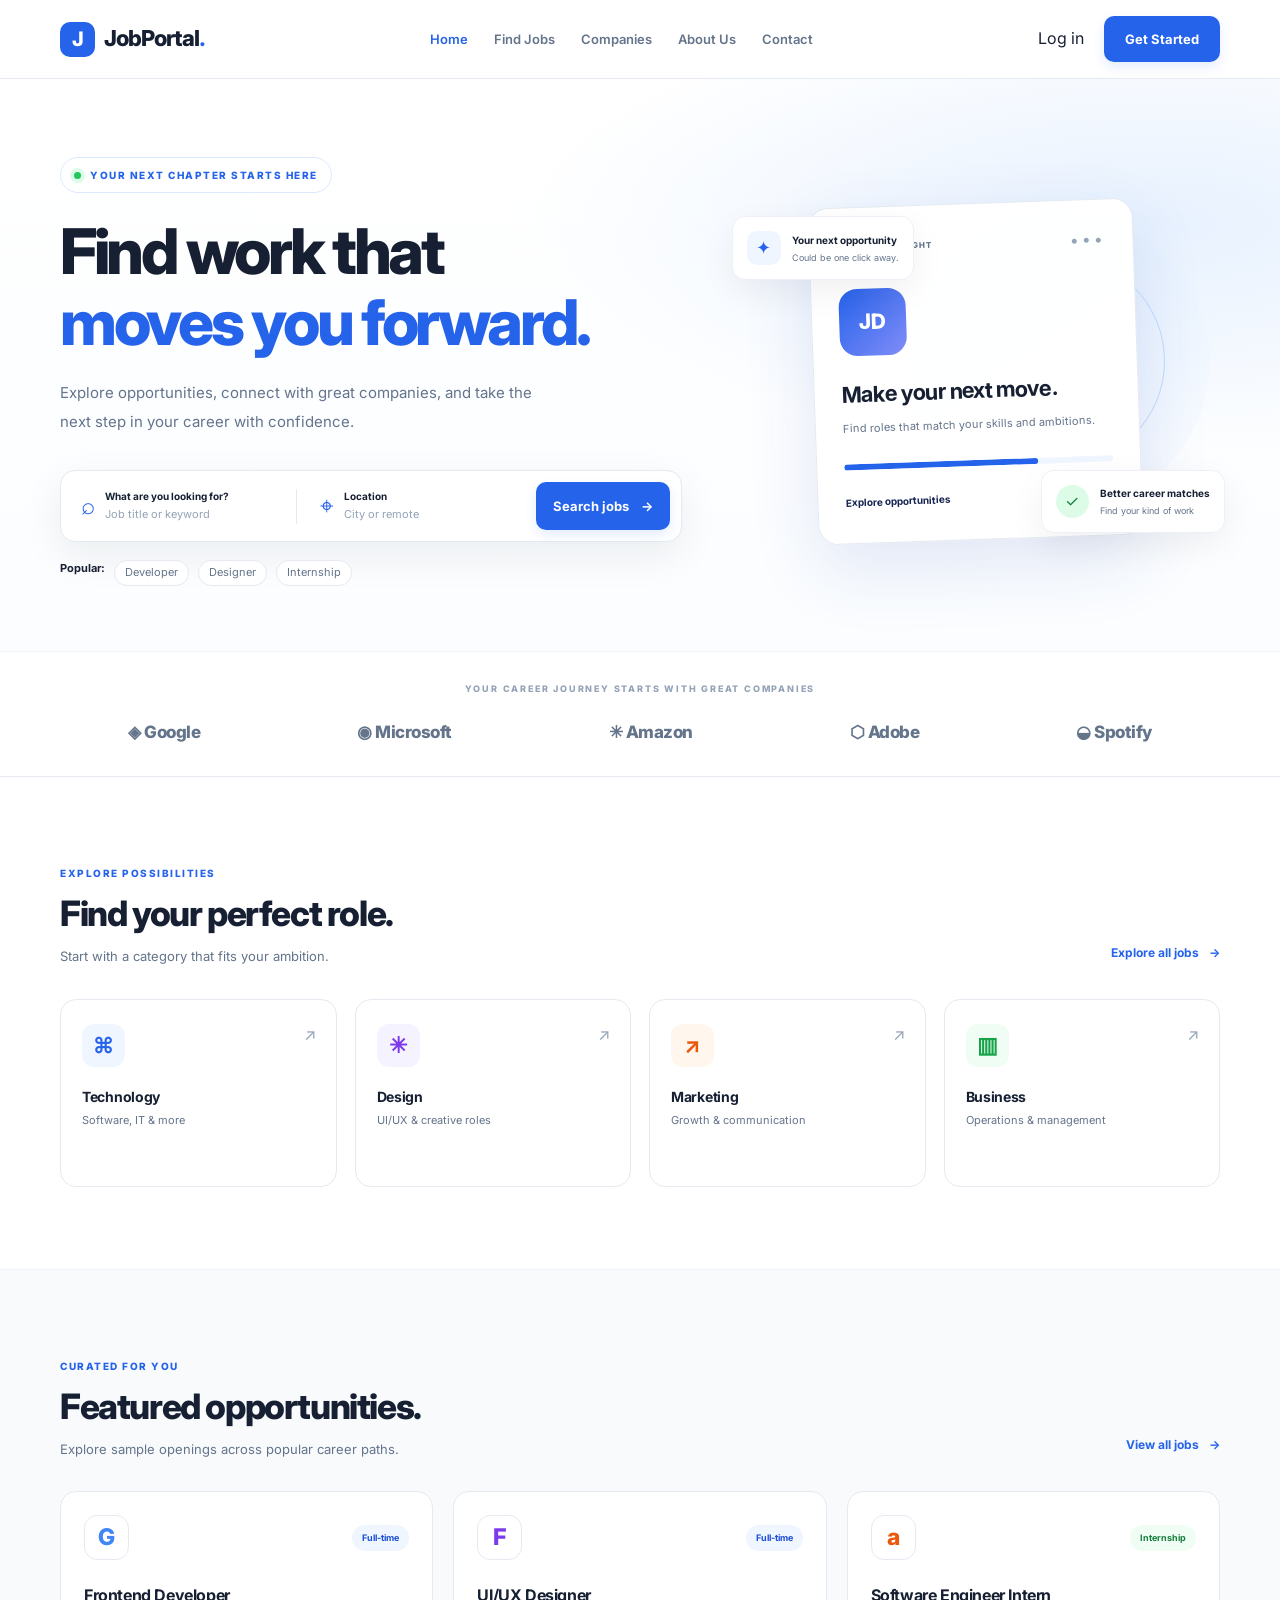
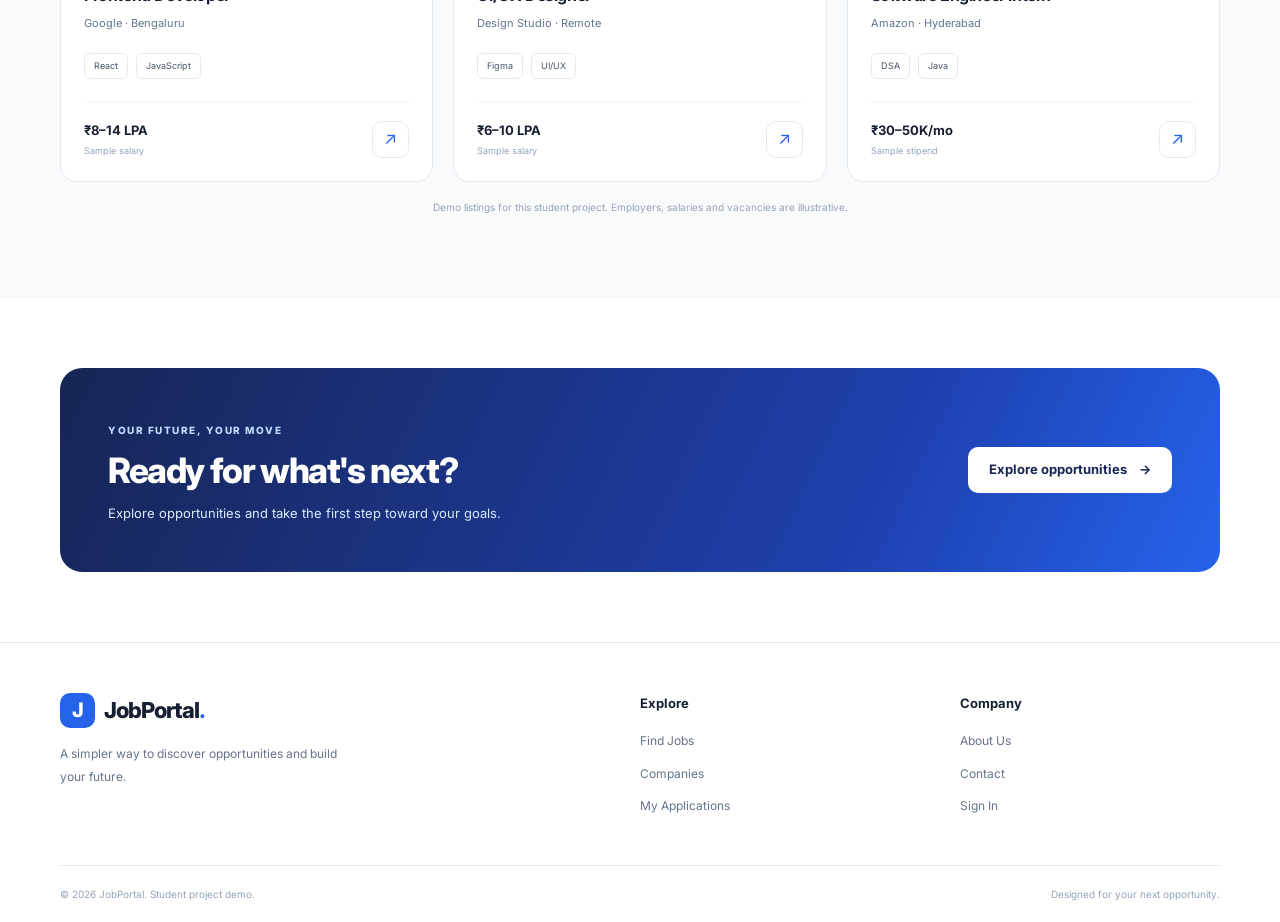
==== index.html @ 7c06e0eb "first commit" ====
<!DOCTYPE html>
<html lang="en">
<head>
  <meta charset="UTF-8">
  <meta name="viewport" content="width=device-width, initial-scale=1.0">
  <meta name="description" content="Discover career opportunities and find your next job with JobPortal.">
  <title>JobPortal | Find Your Next Opportunity</title>
  <link rel="preconnect" href="https://fonts.googleapis.com">
  <link rel="preconnect" href="https://fonts.gstatic.com" crossorigin>
  <link href="https://fonts.googleapis.com/css2?family=Inter:wght@400;500;600;700;800&display=swap" rel="stylesheet">
  <link rel="stylesheet" href="css/style.css">
  <link rel="stylesheet" href="css/responsive.css">
  <script src="js/session.js" defer></script>
  <script src="js/main.js" defer></script>
</head>
<body>
  <header class="site-header">
    <nav class="navbar container">
      <a href="index.html" class="brand">
        <span class="brand-icon">J</span>
        JobPortal<span class="brand-dot">.</span>
      </a>

      <button class="menu-toggle" id="menuToggle" aria-label="Toggle navigation" aria-expanded="false">
        ☰
      </button>

      <div class="nav-links" id="navLinks">
        <a href="index.html" class="active">Home</a>
        <a href="jobs.html">Find Jobs</a>
        <a href="companies.html">Companies</a>
        <a href="about.html">About Us</a>
        <a href="contact.html">Contact</a>
        <div class="mobile-auth">
          <a href="login.html" class="btn btn-outline">Log in</a>
          <a href="jobs.html" class="btn btn-primary">Find a Job</a>
        </div>
      </div>

      <div class="nav-actions">
        <a href="login.html" class="login-link">Log in</a>
        <a href="jobs.html" class="btn btn-primary">Find a Job <span>↗</span></a>
      </div>
    </nav>
  </header>

  <main>
    <section class="hero">
      <div class="container hero-grid">
        <div class="hero-content">
          <div class="eyebrow">
            <span class="status-dot"></span>
            YOUR NEXT CHAPTER STARTS HERE
          </div>

          <h1>Find work that<br> <span>moves you forward.</span></h1>

          <p class="hero-description">
            Explore opportunities, connect with great companies, and take
            the next step in your career with confidence.
          </p>

          <form class="search-panel" id="homeSearch">
            <label class="search-field">
              <span class="field-icon">⌕</span>
              <span class="search-input-wrap">
                <span class="field-label">What are you looking for?</span>
                <input type="text" id="homeKeyword" placeholder="Job title or keyword">
              </span>
            </label>

            <span class="search-divider"></span>

            <label class="search-field location-field">
              <span class="field-icon">⌖</span>
              <span class="search-input-wrap">
                <span class="field-label">Location</span>
                <input type="text" id="homeLocation" placeholder="City or remote">
              </span>
            </label>

            <button class="btn btn-primary search-button" type="submit">Search jobs <span>→</span></button>
          </form>

          <p class="popular-searches">
            <strong>Popular:</strong>
            <a href="jobs.html?keyword=Developer">Developer</a>
            <a href="jobs.html?keyword=Designer">Designer</a>
            <a href="jobs.html?keyword=Internship">Internship</a>
          </p>
        </div>

        <div class="hero-visual">
          <div class="visual-orb orb-one"></div>
          <div class="visual-orb orb-two"></div>

          <div class="floating-card opportunity-card">
            <div class="floating-icon">✦</div>
            <div>
              <strong>Your next opportunity</strong>
              <p>Could be one click away.</p>
            </div>
          </div>

          <div class="visual-main-card">
            <div class="visual-topline">
              <span class="visual-tag">CAREER SPOTLIGHT</span>
              <span class="visual-dots">•••</span>
            </div>
            <div class="visual-avatar">JD</div>
            <h3>Make your next move.</h3>
            <p>Find roles that match your skills and ambitions.</p>
            <div class="visual-progress">
              <span></span>
            </div>
            <div class="visual-bottom">
              <span>Explore opportunities</span>
              <span class="arrow-circle">↗</span>
            </div>
          </div>

          <div class="floating-card match-card">
            <span class="match-check">✓</span>
            <div>
              <strong>Better career matches</strong>
              <p>Find your kind of work</p>
            </div>
          </div>
        </div>
      </div>
    </section>

    <section class="trust-section">
      <div class="container trust-inner">
        <p>YOUR CAREER JOURNEY STARTS WITH GREAT COMPANIES</p>
        <div class="trust-names">
          <span>◈ Google</span>
          <span>◉ Microsoft</span>
          <span>✳ Amazon</span>
          <span>⬡ Adobe</span>
          <span>◒ Spotify</span>
        </div>
      </div>
    </section>

    <section class="section container">
      <div class="section-heading">
        <div>
          <span class="section-kicker">EXPLORE POSSIBILITIES</span>
          <h2>Find your perfect role.</h2>
          <p>Start with a category that fits your ambition.</p>
        </div>
        <a class="text-link" href="jobs.html">Explore all jobs <span>→</span></a>
      </div>

      <div class="category-grid">
        <a class="category-card" href="jobs.html?category=Technology">
          <span class="category-icon icon-blue">⌘</span>
          <h3>Technology</h3>
          <p>Software, IT & more</p>
          <span class="category-arrow">↗</span>
        </a>
        <a class="category-card" href="jobs.html?category=Design">
          <span class="category-icon icon-purple">✳</span>
          <h3>Design</h3>
          <p>UI/UX & creative roles</p>
          <span class="category-arrow">↗</span>
        </a>
        <a class="category-card" href="jobs.html?category=Marketing">
          <span class="category-icon icon-orange">↗</span>
          <h3>Marketing</h3>
          <p>Growth & communication</p>
          <span class="category-arrow">↗</span>
        </a>
        <a class="category-card" href="jobs.html?category=Business">
          <span class="category-icon icon-green">▥</span>
          <h3>Business</h3>
          <p>Operations & management</p>
          <span class="category-arrow">↗</span>
        </a>
      </div>
    </section>

    <section class="featured-section">
      <div class="container section">
        <div class="section-heading">
          <div>
            <span class="section-kicker">CURATED FOR YOU</span>
            <h2>Featured opportunities.</h2>
            <p>Explore sample openings across popular career paths.</p>
          </div>
          <a class="text-link" href="jobs.html">View all jobs <span>→</span></a>
        </div>

        <div class="job-grid" id="featuredJobs">
          <article class="job-card">
            <div class="job-card-top">
              <div class="company-logo logo-google">G</div>
              <span class="job-type">Full-time</span>
            </div>
            <h3>Frontend Developer</h3>
            <p class="company-name">Google · Bengaluru</p>
            <div class="job-tags"><span>React</span><span>JavaScript</span></div>
            <div class="job-card-bottom">
              <div><strong>₹8–14 LPA</strong><small>Sample salary</small></div>
              <a href="job-details.html?id=frontend" class="apply-arrow" aria-label="View Frontend Developer job">↗</a>
            </div>
          </article>

          <article class="job-card">
            <div class="job-card-top">
              <div class="company-logo logo-figma">F</div>
              <span class="job-type">Full-time</span>
            </div>
            <h3>UI/UX Designer</h3>
            <p class="company-name">Design Studio · Remote</p>
            <div class="job-tags"><span>Figma</span><span>UI/UX</span></div>
            <div class="job-card-bottom">
              <div><strong>₹6–10 LPA</strong><small>Sample salary</small></div>
              <a href="job-details.html?id=designer" class="apply-arrow" aria-label="View UI/UX Designer job">↗</a>
            </div>
          </article>

          <article class="job-card">
            <div class="job-card-top">
              <div class="company-logo logo-amazon">a</div>
              <span class="job-type job-type-intern">Internship</span>
            </div>
            <h3>Software Engineer Intern</h3>
            <p class="company-name">Amazon · Hyderabad</p>
            <div class="job-tags"><span>DSA</span><span>Java</span></div>
            <div class="job-card-bottom">
              <div><strong>₹30–50K/mo</strong><small>Sample stipend</small></div>
              <a href="job-details.html?id=intern" class="apply-arrow" aria-label="View Software Engineer Internship">↗</a>
            </div>
          </article>
        </div>
        <p class="demo-note">Demo listings for this student project. Employers, salaries and vacancies are illustrative.</p>
      </div>
    </section>

    <section class="cta-section container">
      <div class="cta-panel">
        <div>
          <span class="section-kicker">YOUR FUTURE, YOUR MOVE</span>
          <h2>Ready for what's next?</h2>
          <p>Explore opportunities and take the first step toward your goals.</p>
        </div>
        <a href="jobs.html" class="btn btn-white">Explore opportunities <span>→</span></a>
      </div>
    </section>
  </main>

  <footer class="site-footer">
    <div class="container footer-main">
      <div class="footer-brand">
        <a href="index.html" class="brand"><span class="brand-icon">J</span> JobPortal<span class="brand-dot">.</span></a>
        <p>A simpler way to discover opportunities and build your future.</p>
      </div>
      <div class="footer-column">
        <strong>Explore</strong>
        <a href="jobs.html">Find Jobs</a>
        <a href="companies.html">Companies</a>
        <a href="applications.html">My Applications</a>
      </div>
      <div class="footer-column">
        <strong>Company</strong>
        <a href="about.html">About Us</a>
        <a href="contact.html">Contact</a>
        <a href="login.html">Sign In</a>
      </div>
    </div>
    <div class="container footer-bottom">
      <span>© <span id="currentYear">2026</span> JobPortal. Student project demo.</span>
      <span>Designed for your next opportunity.</span>
    </div>
  </footer>
</body>
</html>
---- css/style.css ----
:root {
  --primary: #2563eb;
  --primary-dark: #1d4ed8;
  --navy: #172554;
  --text: #172033;
  --muted: #64748b;
  --border: #e5eaf1;
  --surface: #f8fafc;
  --white: #ffffff;
  --green: #16a34a;
  --radius: 16px;
  --shadow: 0 12px 35px rgba(15, 23, 42, 0.06);
}

* {
  box-sizing: border-box;
  margin: 0;
  padding: 0;
}

html {
  scroll-behavior: smooth;
}

body {
  font-family: "Inter", sans-serif;
  background: var(--white);
  color: var(--text);
  line-height: 1.6;
  -webkit-font-smoothing: antialiased;
}

a {
  color: inherit;
  text-decoration: none;
}

button, input {
  font: inherit;
}

button, a {
  -webkit-tap-highlight-color: transparent;
}

button:focus-visible, a:focus-visible, input:focus-visible {
  outline: 3px solid rgba(37, 99, 235, 0.3);
  outline-offset: 3px;
}

.container {
  width: min(1160px, calc(100% - 48px));
  margin-inline: auto;
}

/* Navigation */

.site-header {
  position: sticky;
  top: 0;
  z-index: 100;
  background: rgba(255, 255, 255, 0.94);
  border-bottom: 1px solid var(--border);
  backdrop-filter: blur(16px);
}

.navbar {
  min-height: 78px;
  display: flex;
  align-items: center;
  justify-content: space-between;
  gap: 32px;
}

.brand {
  display: inline-flex;
  align-items: center;
  gap: 9px;
  font-size: 22px;
  font-weight: 800;
  letter-spacing: -1px;
  white-space: nowrap;
}

.brand-icon {
  width: 35px;
  height: 35px;
  display: grid;
  place-items: center;
  background: var(--primary);
  color: white;
  border-radius: 10px;
  font-size: 20px;
  letter-spacing: 0;
}

.brand-dot {
  color: var(--primary);
  margin-left: -9px;
}

.nav-links, .nav-actions {
  display: flex;
  align-items: center;
  gap: 26px;
}

.nav-links > a, .login-link {
  font-size: 13px;
  font-weight: 600;
  color: #64748b;
  transition: color 0.2s;
}

button.nav-login {
  padding: 0;
  border: 0;
  background: transparent;
  color: #64748b;
  font: inherit;
  cursor: pointer;
}

.nav-links > a:hover,
.nav-links > a.active,
.login-link:hover {
  color: var(--primary);
}

.nav-actions {
  gap: 20px;
}

.btn {
  min-height: 46px;
  display: inline-flex;
  align-items: center;
  justify-content: center;
  gap: 12px;
  padding: 0 20px;
  border: 1px solid transparent;
  border-radius: 10px;
  font-size: 13px;
  font-weight: 700;
  cursor: pointer;
  transition: transform 0.2s, background 0.2s, box-shadow 0.2s;
}

.btn:hover {
  transform: translateY(-2px);
}

.btn-primary {
  color: #fff;
  background: var(--primary);
  box-shadow: 0 5px 12px rgba(37, 99, 235, 0.12);
}

.btn-primary:hover {
  background: var(--primary-dark);
  box-shadow: 0 8px 20px rgba(37, 99, 235, 0.18);
}

.btn-outline {
  border-color: var(--border);
  background: white;
  color: var(--text);
}

.btn-white {
  background: white;
  color: var(--navy);
}

.menu-toggle, .mobile-auth {
  display: none;
}

/* Hero */

.hero {
  position: relative;
  overflow: hidden;
  background:
    radial-gradient(ellipse at 90% 25%, rgba(219, 234, 254, 0.65), transparent 38%),
    linear-gradient(180deg, #fff 0%, #fbfdff 100%);
  border-bottom: 1px solid #f1f5f9;
}

.hero-grid {
  min-height: 565px;
  padding-block: 78px 65px;
  display: grid;
  grid-template-columns: 1.12fr 0.88fr;
  align-items: center;
  gap: 50px;
}

.hero-content {
  position: relative;
  z-index: 2;
}

.eyebrow, .section-kicker {
  display: inline-flex;
  align-items: center;
  gap: 9px;
  color: var(--primary);
  font-size: 10px;
  font-weight: 800;
  letter-spacing: 1.5px;
}

.eyebrow {
  margin-bottom: 23px;
  padding: 9px 13px;
  border: 1px solid #dbeafe;
  border-radius: 30px;
  background: rgba(255, 255, 255, 0.8);
}

.status-dot {
  width: 7px;
  height: 7px;
  border-radius: 50%;
  background: #22c55e;
  box-shadow: 0 0 0 4px #dcfce7;
}

.hero h1 {
  max-width: 650px;
  font-size: clamp(42px, 5vw, 63px);
  font-weight: 800;
  line-height: 1.12;
  letter-spacing: -3.3px;
}

.hero h1 span {
  color: var(--primary);
}

.hero-description {
  max-width: 485px;
  margin-top: 22px;
  color: var(--muted);
  font-size: 15px;
  line-height: 1.9;
}

.search-panel {
  display: flex;
  align-items: center;
  gap: 14px;
  margin-top: 34px;
  padding: 11px;
  border: 1px solid #e4eaf2;
  border-radius: 15px;
  background: white;
  box-shadow: 0 14px 40px rgba(15, 23, 42, 0.07);
}

.search-field {
  flex: 1;
  min-width: 0;
  display: flex;
  align-items: center;
  gap: 10px;
  padding-left: 9px;
}

.field-icon {
  color: var(--primary);
  font-size: 24px;
}

.search-input-wrap {
  flex: 1;
  min-width: 0;
  display: flex;
  flex-direction: column;
}

.field-label {
  color: var(--text);
  font-size: 10px;
  font-weight: 700;
}

.search-input-wrap input {
  width: 100%;
  min-width: 0;
  padding-top: 2px;
  border: 0;
  outline: 0;
  color: var(--text);
  background: transparent;
  font-size: 11px;
}

.search-input-wrap input::placeholder {
  color: #94a3b8;
}

.search-divider {
  width: 1px;
  height: 35px;
  background: var(--border);
}

.search-button {
  min-height: 48px;
  padding-inline: 16px;
  white-space: nowrap;
}

.popular-searches {
  display: flex;
  flex-wrap: wrap;
  gap: 9px;
  margin-top: 18px;
  color: var(--muted);
  font-size: 11px;
}

.popular-searches strong {
  color: var(--text);
}

.popular-searches a {
  padding: 3px 10px;
  border: 1px solid var(--border);
  border-radius: 30px;
  background: white;
  transition: color 0.2s, border-color 0.2s;
}

.popular-searches a:hover {
  color: var(--primary);
  border-color: #93c5fd;
}

/* Hero illustration */

.hero-visual {
  position: relative;
  min-height: 370px;
  display: grid;
  place-items: center;
}

.visual-orb {
  position: absolute;
  border-radius: 50%;
  pointer-events: none;
}

.orb-one {
  width: 300px;
  height: 300px;
  background: linear-gradient(145deg, #dbeafe, #eff6ff 65%, #fff);
  top: 25px;
  right: 10px;
}

.orb-two {
  width: 210px;
  height: 210px;
  border: 1px solid #bfdbfe;
  right: 55px;
  top: 70px;
}

.visual-main-card {
  position: relative;
  z-index: 1;
  width: min(325px, 85%);
  padding: 27px;
  border: 1px solid rgba(226, 232, 240, 0.9);
  border-radius: 20px;
  background: rgba(255, 255, 255, 0.96);
  box-shadow: 0 25px 70px rgba(30, 64, 175, 0.12);
  transform: rotate(-2deg);
}

.visual-topline, .visual-bottom {
  display: flex;
  align-items: center;
  justify-content: space-between;
}

.visual-tag {
  color: #64748b;
  font-size: 8px;
  font-weight: 800;
  letter-spacing: 1px;
}

.visual-dots {
  color: #94a3b8;
  letter-spacing: 3px;
}

.visual-avatar {
  width: 67px;
  height: 67px;
  margin-top: 28px;
  display: grid;
  place-items: center;
  border-radius: 18px;
  background: linear-gradient(135deg, #2563eb, #818cf8);
  color: white;
  font-size: 21px;
  font-weight: 800;
}

.visual-main-card h3 {
  margin-top: 21px;
  font-size: 22px;
  letter-spacing: -0.8px;
}

.visual-main-card > p {
  margin-top: 7px;
  color: var(--muted);
  font-size: 11px;
  line-height: 1.8;
}

.visual-progress {
  height: 6px;
  margin-top: 25px;
  overflow: hidden;
  border-radius: 10px;
  background: #eff6ff;
}

.visual-progress span {
  display: block;
  width: 72%;
  height: 100%;
  border-radius: inherit;
  background: var(--primary);
}

.visual-bottom {
  margin-top: 19px;
  color: var(--navy);
  font-size: 10px;
  font-weight: 700;
}

.arrow-circle {
  width: 27px;
  height: 27px;
  display: grid;
  place-items: center;
  border-radius: 50%;
  background: #eff6ff;
  color: var(--primary);
  font-size: 14px;
}

.floating-card {
  position: absolute;
  z-index: 2;
  display: flex;
  align-items: center;
  gap: 11px;
  padding: 14px;
  border: 1px solid #edf1f7;
  border-radius: 13px;
  background: white;
  box-shadow: var(--shadow);
}

.floating-card strong {
  display: block;
  font-size: 10px;
}

.floating-card p {
  margin-top: 3px;
  color: var(--muted);
  font-size: 9px;
}

.opportunity-card {
  top: 30px;
  left: 0;
}

.floating-icon {
  width: 34px;
  height: 34px;
  display: grid;
  place-items: center;
  border-radius: 10px;
  background: #eff6ff;
  color: var(--primary);
  font-size: 18px;
}

.match-card {
  right: -5px;
  bottom: 23px;
}

.match-check {
  width: 33px;
  height: 33px;
  display: grid;
  place-items: center;
  border-radius: 50%;
  background: #dcfce7;
  color: #15803d;
  font-size: 16px;
}

/* Company trust strip */

.trust-section {
  padding-block: 30px;
  border-bottom: 1px solid var(--border);
}

.trust-inner > p {
  margin-bottom: 23px;
  color: #94a3b8;
  text-align: center;
  font-size: 9px;
  font-weight: 800;
  letter-spacing: 1.8px;
}

.trust-names {
  display: flex;
  align-items: center;
  justify-content: space-around;
  flex-wrap: wrap;
  gap: 20px;
  color: #64748b;
  font-size: 17px;
  font-weight: 800;
  letter-spacing: -0.5px;
}

/* Shared sections */

.section {
  padding-block: 82px;
}

.section-heading {
  display: flex;
  align-items: end;
  justify-content: space-between;
  gap: 25px;
  margin-bottom: 32px;
}

.section-kicker {
  margin-bottom: 11px;
}

.section-heading h2, .cta-panel h2 {
  font-size: clamp(27px, 3vw, 35px);
  font-weight: 800;
  letter-spacing: -1.4px;
  line-height: 1.25;
}

.section-heading p, .cta-panel p {
  margin-top: 10px;
  color: var(--muted);
  font-size: 13px;
}

.text-link {
  display: inline-flex;
  align-items: center;
  gap: 10px;
  padding-bottom: 5px;
  color: var(--primary);
  font-size: 12px;
  font-weight: 700;
  white-space: nowrap;
}

.text-link span {
  transition: transform 0.2s;
}

.text-link:hover span {
  transform: translateX(4px);
}

/* Categories */

.category-grid {
  display: grid;
  grid-template-columns: repeat(4, 1fr);
  gap: 18px;
}

.category-card {
  position: relative;
  min-height: 188px;
  padding: 24px 21px;
  border: 1px solid var(--border);
  border-radius: var(--radius);
  background: white;
  transition: border-color 0.2s, transform 0.2s, box-shadow 0.2s;
}

.category-card:hover {
  transform: translateY(-5px);
  border-color: #bfdbfe;
  box-shadow: var(--shadow);
}

.category-icon {
  width: 43px;
  height: 43px;
  display: grid;
  place-items: center;
  border-radius: 12px;
  font-size: 22px;
  font-weight: 700;
}

.icon-blue { background: #eff6ff; color: #2563eb; }
.icon-purple { background: #f5f3ff; color: #7c3aed; }
.icon-orange { background: #fff7ed; color: #ea580c; }
.icon-green { background: #f0fdf4; color: #16a34a; }

.category-card h3 {
  margin-top: 19px;
  font-size: 14px;
  letter-spacing: -0.3px;
}

.category-card p {
  margin-top: 4px;
  color: var(--muted);
  font-size: 11px;
}

.category-arrow {
  position: absolute;
  top: 22px;
  right: 20px;
  color: #94a3b8;
  font-size: 16px;
}

/* Featured jobs */

.featured-section {
  background: #f8fafc;
  border-top: 1px solid #f1f5f9;
  border-bottom: 1px solid #f1f5f9;
}

.job-grid {
  display: grid;
  grid-template-columns: repeat(3, 1fr);
  gap: 20px;
}

.job-card {
  padding: 23px;
  border: 1px solid var(--border);
  border-radius: var(--radius);
  background: white;
  transition: transform 0.2s, box-shadow 0.2s, border-color 0.2s;
}

.job-card:hover {
  transform: translateY(-4px);
  border-color: #bfdbfe;
  box-shadow: var(--shadow);
}

.job-card-top {
  display: flex;
  align-items: center;
  justify-content: space-between;
  gap: 10px;
}

.company-logo {
  width: 45px;
  height: 45px;
  display: grid;
  place-items: center;
  border: 1px solid var(--border);
  border-radius: 13px;
  background: white;
  font-size: 23px;
  font-weight: 800;
}

.logo-google { color: #4285f4; }
.logo-figma { color: #7c3aed; }
.logo-amazon { color: #ea580c; }

.job-type {
  padding: 6px 10px;
  border-radius: 30px;
  background: #eff6ff;
  color: #1d4ed8;
  font-size: 9px;
  font-weight: 700;
}

.job-type-intern {
  background: #f0fdf4;
  color: #15803d;
}

.job-card h3 {
  margin-top: 23px;
  font-size: 16px;
  letter-spacing: -0.4px;
}

.company-name {
  margin-top: 6px;
  color: var(--muted);
  font-size: 11px;
}

.job-tags {
  display: flex;
  flex-wrap: wrap;
  gap: 8px;
  margin-top: 20px;
}

.job-tags span {
  padding: 5px 9px;
  border: 1px solid var(--border);
  border-radius: 6px;
  color: #475569;
  font-size: 9px;
}

.job-card-bottom {
  display: flex;
  align-items: center;
  justify-content: space-between;
  gap: 12px;
  margin-top: 22px;
  padding-top: 18px;
  border-top: 1px solid #f1f5f9;
}

.job-card-bottom strong {
  display: block;
  font-size: 13px;
}

.job-card-bottom small {
  display: block;
  margin-top: 3px;
  color: #94a3b8;
  font-size: 9px;
}

.apply-arrow {
  width: 37px;
  height: 37px;
  display: grid;
  place-items: center;
  border: 1px solid var(--border);
  border-radius: 10px;
  color: var(--primary);
  font-size: 17px;
  transition: color 0.2s, background 0.2s;
}

.apply-arrow:hover {
  color: white;
  background: var(--primary);
}

.demo-note {
  margin-top: 17px;
  color: #94a3b8;
  font-size: 10px;
  text-align: center;
}

/* CTA */

.cta-section {
  padding-block: 70px;
}

.cta-panel {
  display: flex;
  align-items: center;
  justify-content: space-between;
  gap: 30px;
  padding: 48px;
  border-radius: 22px;
  background: linear-gradient(115deg, #172554, #1e40af 70%, #2563eb);
  color: white;
}

.cta-panel .section-kicker {
  color: #bfdbfe;
}

.cta-panel p {
  color: #dbeafe;
}

/* Footer */

.site-footer {
  border-top: 1px solid var(--border);
  background: #fff;
}

.footer-main {
  display: grid;
  grid-template-columns: 2fr 1fr 1fr;
  gap: 60px;
  padding-block: 50px;
}

.footer-brand p {
  max-width: 280px;
  margin-top: 15px;
  color: var(--muted);
  font-size: 12px;
  line-height: 1.9;
}

.footer-column {
  display: flex;
  flex-direction: column;
  align-items: flex-start;
  gap: 13px;
  font-size: 12px;
}

.footer-column strong {
  margin-bottom: 5px;
  font-size: 13px;
}

.footer-column a {
  color: var(--muted);
  transition: color 0.2s;
}

.footer-column a:hover {
  color: var(--primary);
}

.footer-bottom {
  display: flex;
  justify-content: space-between;
  gap: 15px;
  padding-block: 20px;
  border-top: 1px solid var(--border);
  color: #94a3b8;
  font-size: 10px;
}

/* General feedback */

.toast {
  position: fixed;
  right: 24px;
  bottom: 24px;
  z-index: 200;
  max-width: calc(100% - 48px);
  padding: 14px 18px;
  border-radius: 12px;
  background: var(--navy);
  color: white;
  box-shadow: var(--shadow);
  font-size: 13px;
}

[hidden] {
  display: none !important;
}
---- css/responsive.css ----
@media (max-width: 1000px) {
  .navbar {
    gap: 18px;
  }

  .nav-links {
    gap: 15px;
  }

  .hero-grid {
    gap: 25px;
  }

  .hero h1 {
    font-size: 49px;
  }

  .hero-visual {
    transform: scale(0.92);
  }

  .category-grid {
    grid-template-columns: repeat(2, 1fr);
  }
}

@media (max-width: 760px) {
  .container {
    width: min(100% - 32px, 600px);
  }

  .navbar {
    min-height: 70px;
    flex-wrap: wrap;
  }

  .menu-toggle {
    display: block;
    margin-left: auto;
    width: 40px;
    height: 40px;
    border: 1px solid var(--border);
    border-radius: 10px;
    background: white;
    color: var(--navy);
    cursor: pointer;
    font-size: 21px;
  }

  .nav-actions {
    display: none;
  }

  .nav-links {
    display: none;
    width: 100%;
    flex-direction: column;
    align-items: stretch;
    gap: 0;
    padding-bottom: 15px;
  }

  .nav-links.is-open {
    display: flex;
  }

  .nav-links > a {
    padding: 13px 4px;
    border-bottom: 1px solid #f1f5f9;
  }

  .mobile-auth {
    display: flex;
    flex-direction: column;
    align-items: stretch;
    gap: 10px;
    padding-top: 14px;
  }

  .mobile-auth .btn {
    flex: 0 0 auto;
  }

  .mobile-auth > a,
  .mobile-auth > button {
    padding: 11px 4px;
    text-align: left;
  }

  .mobile-auth > button {
    border: 0;
    background: transparent;
    color: #64748b;
    font: inherit;
    font-size: 13px;
    font-weight: 600;
    cursor: pointer;
  }

  .hero-grid {
    min-height: auto;
    grid-template-columns: 1fr;
    padding-block: 60px 35px;
    gap: 25px;
  }

  .hero h1 {
    font-size: clamp(40px, 10vw, 54px);
    letter-spacing: -2.3px;
  }

  .hero-description {
    font-size: 14px;
  }

  .hero-visual {
    min-height: 350px;
    transform: none;
  }

  .orb-one {
    right: calc(50% - 150px);
  }

  .orb-two {
    right: calc(50% - 105px);
  }

  .opportunity-card {
    left: 0;
  }

  .match-card {
    right: 0;
  }

  .search-panel {
    flex-wrap: wrap;
    gap: 12px;
  }

  .search-field {
    flex-basis: calc(50% - 12px);
  }

  .search-divider {
    display: none;
  }

  .search-button {
    width: 100%;
  }

  .trust-names {
    justify-content: center;
    gap: 20px 30px;
    font-size: 14px;
  }

  .section {
    padding-block: 58px;
  }

  .section-heading {
    align-items: flex-start;
    flex-direction: column;
    gap: 15px;
  }

  .category-grid {
    gap: 12px;
  }

  .category-card {
    min-height: 170px;
    padding: 18px;
  }

  .job-grid {
    grid-template-columns: 1fr;
    gap: 14px;
  }

  .cta-section {
    padding-block: 35px;
  }

  .cta-panel {
    align-items: flex-start;
    flex-direction: column;
    padding: 30px 24px;
  }

  .footer-main {
    grid-template-columns: 1fr 1fr;
    gap: 35px 20px;
    padding-block: 40px;
  }

  .footer-brand {
    grid-column: 1 / -1;
  }

  .footer-bottom {
    flex-direction: column;
    gap: 8px;
  }
}

@media (max-width: 400px) {
  .container {
    width: calc(100% - 24px);
  }

  .brand {
    font-size: 19px;
  }

  .hero h1 {
    font-size: 38px;
  }

  .search-field {
    flex-basis: 100%;
  }

  .category-card {
    padding: 14px;
  }

  .category-card h3 {
    font-size: 12px;
  }

  .floating-card {
    padding: 10px;
  }

  .floating-card strong {
    font-size: 9px;
  }

  .visual-main-card {
    padding: 22px;
  }
}
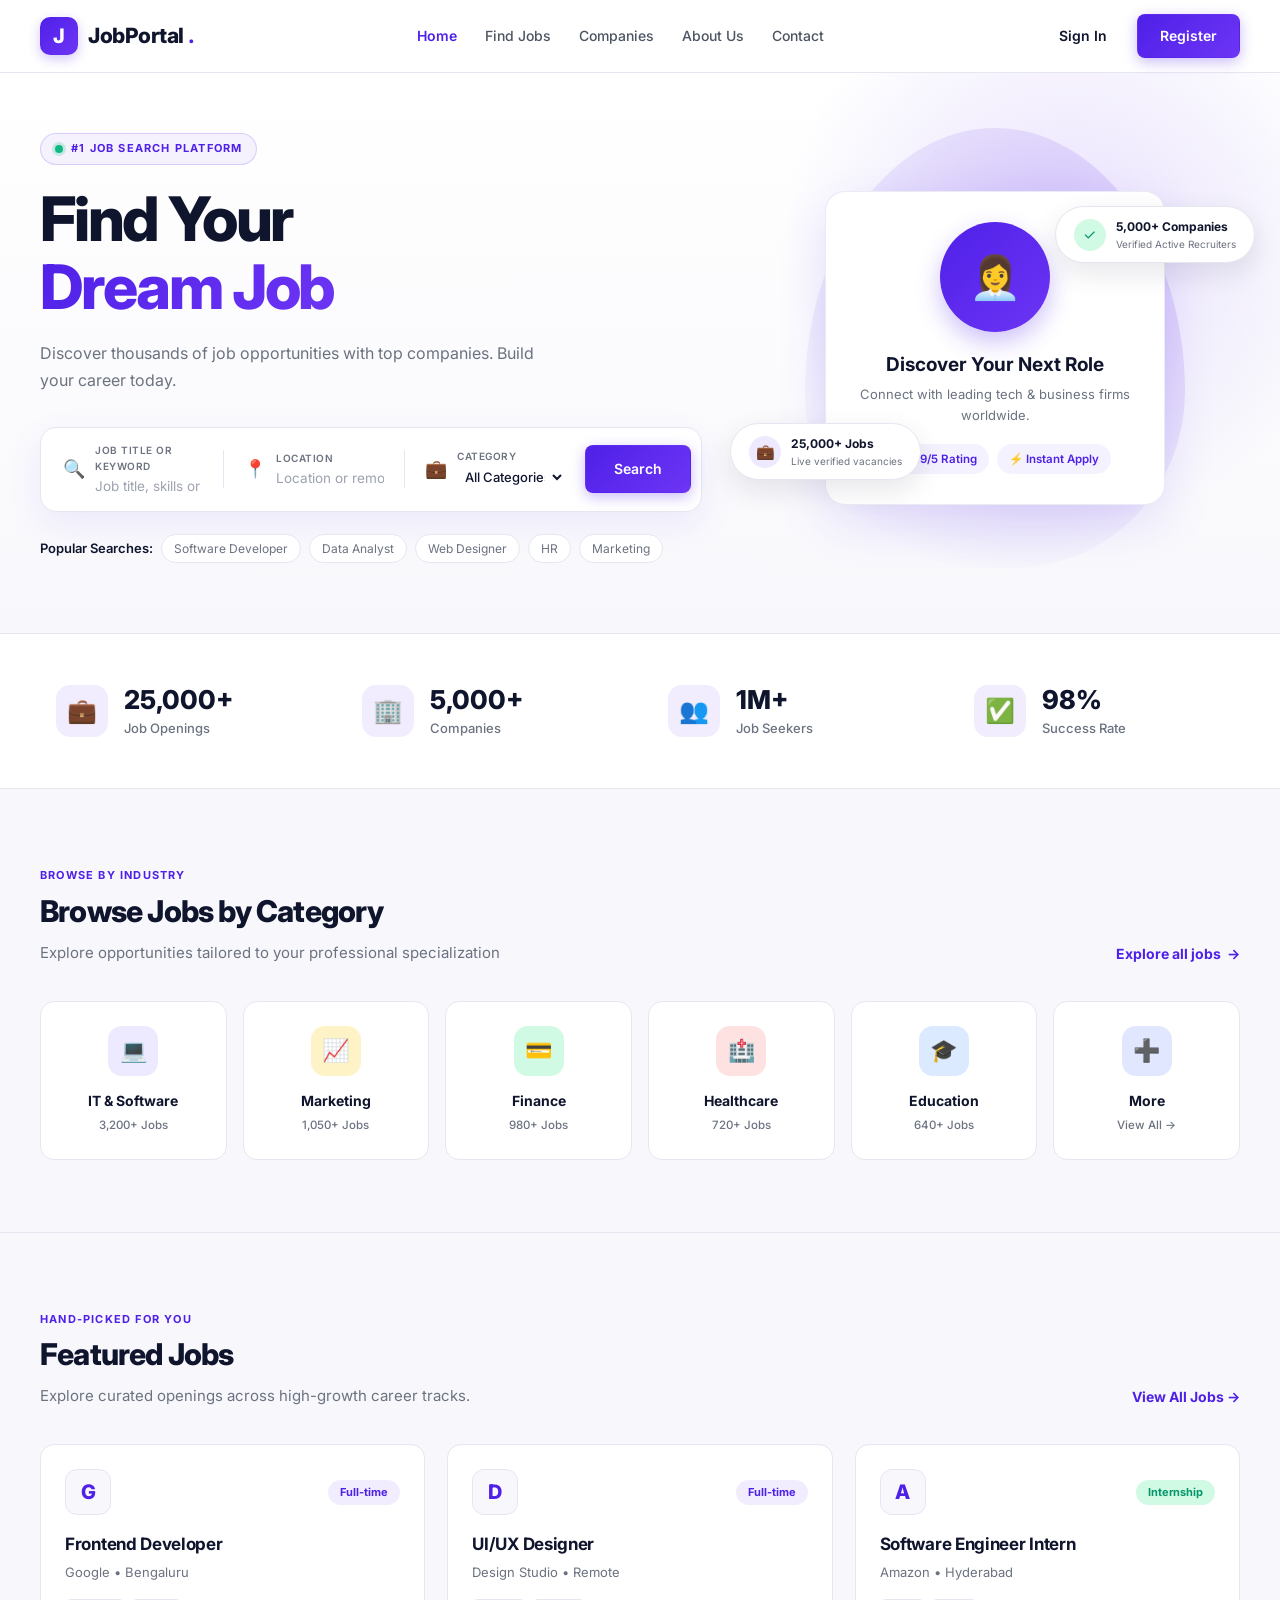
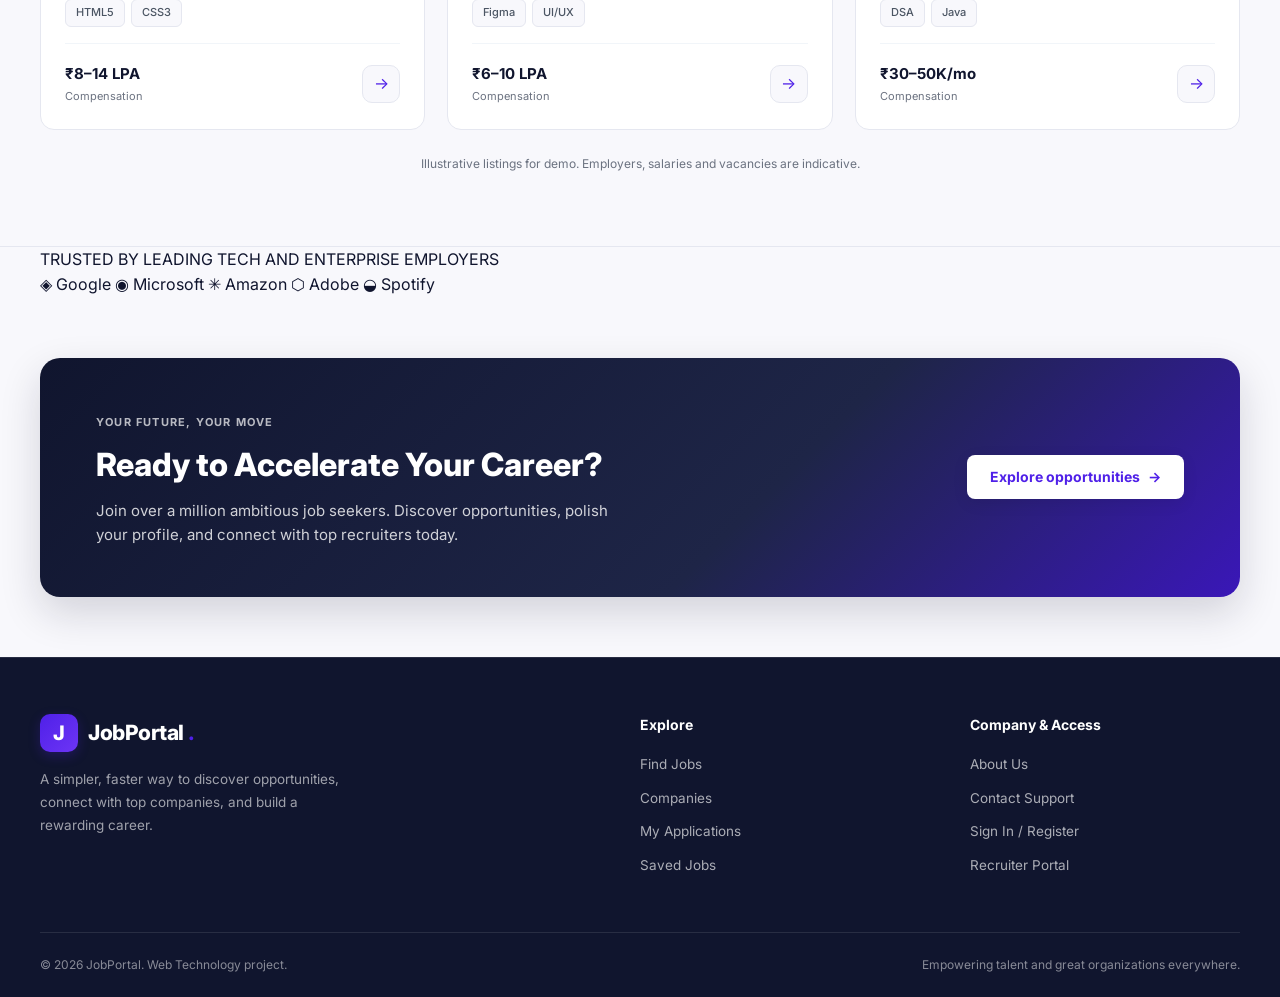
==== commit faba4841: "updated" ====
--- a/index.html
+++ b/index.html
@@ -1,20 +1,21 @@
-
 <!DOCTYPE html>
 <html lang="en">
 <head>
   <meta charset="UTF-8">
   <meta name="viewport" content="width=device-width, initial-scale=1.0">
-  <meta name="description" content="Discover career opportunities and find your next job with JobPortal.">
-  <title>JobPortal | Find Your Next Opportunity</title>
+  <meta name="description" content="Discover thousands of job opportunities with top companies. Build your dream career today with JobPortal.">
+  <title>JobPortal | Find Your Dream Job</title>
   <link rel="preconnect" href="https://fonts.googleapis.com">
   <link rel="preconnect" href="https://fonts.gstatic.com" crossorigin>
   <link href="https://fonts.googleapis.com/css2?family=Inter:wght@400;500;600;700;800&display=swap" rel="stylesheet">
   <link rel="stylesheet" href="css/style.css">
   <link rel="stylesheet" href="css/responsive.css">
   <script src="js/session.js" defer></script>
+  <script src="js/xml-loader.js" defer></script>
   <script src="js/main.js" defer></script>
 </head>
 <body>
+  <!-- Header / Navigation -->
   <header class="site-header">
     <nav class="navbar container">
       <a href="index.html" class="brand">
@@ -46,94 +47,254 @@
   </header>
 
   <main>
+    <!-- Hero Section -->
     <section class="hero">
       <div class="container hero-grid">
         <div class="hero-content">
           <div class="eyebrow">
             <span class="status-dot"></span>
-            YOUR NEXT CHAPTER STARTS HERE
-          </div>
-
-          <h1>Find work that<br> <span>moves you forward.</span></h1>
+            #1 JOB SEARCH PLATFORM
+          </div>
+
+          <h1>Find Your <br><span class="highlight">Dream Job</span></h1>
 
           <p class="hero-description">
-            Explore opportunities, connect with great companies, and take
-            the next step in your career with confidence.
+            Discover thousands of job opportunities with top companies. Build your career today.
           </p>
 
+          <!-- Search Form (JS dependent: #homeSearch, #homeKeyword, #homeLocation) -->
           <form class="search-panel" id="homeSearch">
-            <label class="search-field">
-              <span class="field-icon">⌕</span>
+            <label class="search-field" for="homeKeyword">
+              <span class="field-icon">🔍</span>
               <span class="search-input-wrap">
-                <span class="field-label">What are you looking for?</span>
-                <input type="text" id="homeKeyword" placeholder="Job title or keyword">
+                <span class="field-label">Job Title or Keyword</span>
+                <input type="text" id="homeKeyword" placeholder="Job title, skills or company">
               </span>
             </label>
 
             <span class="search-divider"></span>
 
-            <label class="search-field location-field">
-              <span class="field-icon">⌖</span>
+            <label class="search-field location-field" for="homeLocation">
+              <span class="field-icon">📍</span>
               <span class="search-input-wrap">
                 <span class="field-label">Location</span>
-                <input type="text" id="homeLocation" placeholder="City or remote">
+                <input type="text" id="homeLocation" placeholder="Location or remote">
               </span>
             </label>
 
-            <button class="btn btn-primary search-button" type="submit">Search jobs <span>→</span></button>
+            <span class="search-divider"></span>
+
+            <label class="search-field category-field">
+              <span class="field-icon">💼</span>
+              <span class="search-input-wrap">
+                <span class="field-label">Category</span>
+                <select class="search-category-select" aria-label="Select job category">
+                  <option value="">All Categories</option>
+                  <option value="Technology">IT &amp; Software</option>
+                  <option value="Marketing">Marketing</option>
+                  <option value="Finance">Finance</option>
+                  <option value="Healthcare">Healthcare</option>
+                  <option value="Education">Education</option>
+                </select>
+              </span>
+            </label>
+
+            <button class="btn btn-primary search-button" type="submit">Search</button>
           </form>
 
-          <p class="popular-searches">
-            <strong>Popular:</strong>
-            <a href="jobs.html?keyword=Developer">Developer</a>
-            <a href="jobs.html?keyword=Designer">Designer</a>
-            <a href="jobs.html?keyword=Internship">Internship</a>
-          </p>
-        </div>
-
+          <!-- Popular Searches -->
+          <div class="popular-searches">
+            <strong>Popular Searches:</strong>
+            <a class="popular-tag" href="jobs.html?keyword=Software+Developer">Software Developer</a>
+            <a class="popular-tag" href="jobs.html?keyword=Data+Analyst">Data Analyst</a>
+            <a class="popular-tag" href="jobs.html?keyword=Web+Designer">Web Designer</a>
+            <a class="popular-tag" href="jobs.html?keyword=HR">HR</a>
+            <a class="popular-tag" href="jobs.html?keyword=Marketing">Marketing</a>
+          </div>
+        </div>
+
+        <!-- Hero Visual Matching Reference -->
         <div class="hero-visual">
-          <div class="visual-orb orb-one"></div>
-          <div class="visual-orb orb-two"></div>
-
-          <div class="floating-card opportunity-card">
-            <div class="floating-icon">✦</div>
-            <div>
-              <strong>Your next opportunity</strong>
-              <p>Could be one click away.</p>
-            </div>
-          </div>
-
-          <div class="visual-main-card">
-            <div class="visual-topline">
-              <span class="visual-tag">CAREER SPOTLIGHT</span>
-              <span class="visual-dots">•••</span>
-            </div>
-            <div class="visual-avatar">JD</div>
-            <h3>Make your next move.</h3>
-            <p>Find roles that match your skills and ambitions.</p>
-            <div class="visual-progress">
-              <span></span>
-            </div>
-            <div class="visual-bottom">
-              <span>Explore opportunities</span>
-              <span class="arrow-circle">↗</span>
-            </div>
-          </div>
-
-          <div class="floating-card match-card">
-            <span class="match-check">✓</span>
-            <div>
-              <strong>Better career matches</strong>
-              <p>Find your kind of work</p>
-            </div>
-          </div>
-        </div>
-      </div>
-    </section>
-
+          <div class="hero-art-backdrop"></div>
+
+          <div class="floating-pill pill-top">
+            <span class="pill-icon green">✓</span>
+            <div class="pill-text">
+              <strong>5,000+ Companies</strong>
+              <small>Verified Active Recruiters</small>
+            </div>
+          </div>
+
+          <div class="hero-art-card">
+            <div class="hero-avatar-large">👩‍💼</div>
+            <h3>Discover Your Next Role</h3>
+            <p>Connect with leading tech &amp; business firms worldwide.</p>
+            <div class="hero-art-badges">
+              <span class="hero-art-badge">⭐ 4.9/5 Rating</span>
+              <span class="hero-art-badge">⚡ Instant Apply</span>
+            </div>
+          </div>
+
+          <div class="floating-pill pill-bottom">
+            <span class="pill-icon purple">💼</span>
+            <div class="pill-text">
+              <strong>25,000+ Jobs</strong>
+              <small>Live verified vacancies</small>
+            </div>
+          </div>
+        </div>
+      </div>
+    </section>
+
+    <!-- Statistics Section Matching Reference -->
+    <section class="stats-section">
+      <div class="container stats-grid">
+        <div class="stat-item">
+          <div class="stat-icon">💼</div>
+          <div class="stat-info">
+            <strong>25,000+</strong>
+            <span>Job Openings</span>
+          </div>
+        </div>
+        <div class="stat-item">
+          <div class="stat-icon">🏢</div>
+          <div class="stat-info">
+            <strong>5,000+</strong>
+            <span>Companies</span>
+          </div>
+        </div>
+        <div class="stat-item">
+          <div class="stat-icon">👥</div>
+          <div class="stat-info">
+            <strong>1M+</strong>
+            <span>Job Seekers</span>
+          </div>
+        </div>
+        <div class="stat-item">
+          <div class="stat-icon">✅</div>
+          <div class="stat-info">
+            <strong>98%</strong>
+            <span>Success Rate</span>
+          </div>
+        </div>
+      </div>
+    </section>
+
+    <!-- Job Categories ("Browse Jobs by Category") -->
+    <section class="section container">
+      <div class="section-heading">
+        <div>
+          <span class="section-kicker">BROWSE BY INDUSTRY</span>
+          <h2>Browse Jobs by Category</h2>
+          <p>Explore opportunities tailored to your professional specialization</p>
+        </div>
+        <a class="text-link" href="jobs.html">Explore all jobs <span>→</span></a>
+      </div>
+
+      <div class="category-grid">
+        <a class="category-card" href="jobs.html?category=Technology">
+          <span class="category-icon icon-purple">💻</span>
+          <h3>IT &amp; Software</h3>
+          <p>3,200+ Jobs</p>
+        </a>
+
+        <a class="category-card" href="jobs.html?category=Marketing">
+          <span class="category-icon icon-orange">📈</span>
+          <h3>Marketing</h3>
+          <p>1,050+ Jobs</p>
+        </a>
+
+        <a class="category-card" href="jobs.html?category=Business">
+          <span class="category-icon icon-green">💳</span>
+          <h3>Finance</h3>
+          <p>980+ Jobs</p>
+        </a>
+
+        <a class="category-card" href="jobs.html?category=Healthcare">
+          <span class="category-icon icon-red">🏥</span>
+          <h3>Healthcare</h3>
+          <p>720+ Jobs</p>
+        </a>
+
+        <a class="category-card" href="jobs.html?category=Education">
+          <span class="category-icon icon-blue">🎓</span>
+          <h3>Education</h3>
+          <p>640+ Jobs</p>
+        </a>
+
+        <a class="category-card" href="jobs.html">
+          <span class="category-icon icon-teal">➕</span>
+          <h3>More</h3>
+          <p>View All →</p>
+        </a>
+      </div>
+    </section>
+
+    <!-- Featured Jobs Section -->
+    <section class="featured-section">
+      <div class="container section">
+        <div class="section-heading">
+          <div>
+            <span class="section-kicker">HAND-PICKED FOR YOU</span>
+            <h2>Featured Jobs</h2>
+            <p>Explore curated openings across high-growth career tracks.</p>
+          </div>
+          <a class="text-link" href="jobs.html">View All Jobs &rarr;</a>
+        </div>
+
+        <!-- Featured Jobs Container (JS populates from XML, with clean fallback cards) -->
+        <div class="job-grid" id="featuredJobs">
+          <article class="job-card">
+            <div class="job-card-top">
+              <div class="company-logo logo-google">G</div>
+              <span class="job-type">Full-time</span>
+            </div>
+            <h3>Frontend Developer</h3>
+            <p class="company-name">Google · Bengaluru</p>
+            <div class="job-tags"><span>React</span><span>JavaScript</span></div>
+            <div class="job-card-bottom">
+              <div><strong>₹8–14 LPA</strong><small>Sample compensation</small></div>
+              <a href="job-details.html?id=frontend" class="apply-arrow" aria-label="View Frontend Developer job">↗</a>
+            </div>
+          </article>
+
+          <article class="job-card">
+            <div class="job-card-top">
+              <div class="company-logo logo-figma">F</div>
+              <span class="job-type">Full-time</span>
+            </div>
+            <h3>UI/UX Designer</h3>
+            <p class="company-name">Design Studio · Remote</p>
+            <div class="job-tags"><span>Figma</span><span>UI/UX</span></div>
+            <div class="job-card-bottom">
+              <div><strong>₹6–10 LPA</strong><small>Sample compensation</small></div>
+              <a href="job-details.html?id=designer" class="apply-arrow" aria-label="View UI/UX Designer job">↗</a>
+            </div>
+          </article>
+
+          <article class="job-card">
+            <div class="job-card-top">
+              <div class="company-logo logo-amazon">A</div>
+              <span class="job-type job-type-intern">Internship</span>
+            </div>
+            <h3>Software Engineer Intern</h3>
+            <p class="company-name">Amazon · Hyderabad</p>
+            <div class="job-tags"><span>DSA</span><span>Java</span></div>
+            <div class="job-card-bottom">
+              <div><strong>₹30–50K/mo</strong><small>Sample stipend</small></div>
+              <a href="job-details.html?id=intern" class="apply-arrow" aria-label="View Software Engineer Internship">↗</a>
+            </div>
+          </article>
+        </div>
+
+        <p class="demo-note">Illustrative listings for demo. Employers, salaries and vacancies are indicative.</p>
+      </div>
+    </section>
+
+    <!-- Trust Companies Section -->
     <section class="trust-section">
       <div class="container trust-inner">
-        <p>YOUR CAREER JOURNEY STARTS WITH GREAT COMPANIES</p>
+        <p>TRUSTED BY LEADING TECH AND ENTERPRISE EMPLOYERS</p>
         <div class="trust-names">
           <span>◈ Google</span>
           <span>◉ Microsoft</span>
@@ -144,136 +305,44 @@
       </div>
     </section>
 
-    <section class="section container">
-      <div class="section-heading">
-        <div>
-          <span class="section-kicker">EXPLORE POSSIBILITIES</span>
-          <h2>Find your perfect role.</h2>
-          <p>Start with a category that fits your ambition.</p>
-        </div>
-        <a class="text-link" href="jobs.html">Explore all jobs <span>→</span></a>
-      </div>
-
-      <div class="category-grid">
-        <a class="category-card" href="jobs.html?category=Technology">
-          <span class="category-icon icon-blue">⌘</span>
-          <h3>Technology</h3>
-          <p>Software, IT & more</p>
-          <span class="category-arrow">↗</span>
-        </a>
-        <a class="category-card" href="jobs.html?category=Design">
-          <span class="category-icon icon-purple">✳</span>
-          <h3>Design</h3>
-          <p>UI/UX & creative roles</p>
-          <span class="category-arrow">↗</span>
-        </a>
-        <a class="category-card" href="jobs.html?category=Marketing">
-          <span class="category-icon icon-orange">↗</span>
-          <h3>Marketing</h3>
-          <p>Growth & communication</p>
-          <span class="category-arrow">↗</span>
-        </a>
-        <a class="category-card" href="jobs.html?category=Business">
-          <span class="category-icon icon-green">▥</span>
-          <h3>Business</h3>
-          <p>Operations & management</p>
-          <span class="category-arrow">↗</span>
-        </a>
-      </div>
-    </section>
-
-    <section class="featured-section">
-      <div class="container section">
-        <div class="section-heading">
-          <div>
-            <span class="section-kicker">CURATED FOR YOU</span>
-            <h2>Featured opportunities.</h2>
-            <p>Explore sample openings across popular career paths.</p>
-          </div>
-          <a class="text-link" href="jobs.html">View all jobs <span>→</span></a>
-        </div>
-
-        <div class="job-grid" id="featuredJobs">
-          <article class="job-card">
-            <div class="job-card-top">
-              <div class="company-logo logo-google">G</div>
-              <span class="job-type">Full-time</span>
-            </div>
-            <h3>Frontend Developer</h3>
-            <p class="company-name">Google · Bengaluru</p>
-            <div class="job-tags"><span>React</span><span>JavaScript</span></div>
-            <div class="job-card-bottom">
-              <div><strong>₹8–14 LPA</strong><small>Sample salary</small></div>
-              <a href="job-details.html?id=frontend" class="apply-arrow" aria-label="View Frontend Developer job">↗</a>
-            </div>
-          </article>
-
-          <article class="job-card">
-            <div class="job-card-top">
-              <div class="company-logo logo-figma">F</div>
-              <span class="job-type">Full-time</span>
-            </div>
-            <h3>UI/UX Designer</h3>
-            <p class="company-name">Design Studio · Remote</p>
-            <div class="job-tags"><span>Figma</span><span>UI/UX</span></div>
-            <div class="job-card-bottom">
-              <div><strong>₹6–10 LPA</strong><small>Sample salary</small></div>
-              <a href="job-details.html?id=designer" class="apply-arrow" aria-label="View UI/UX Designer job">↗</a>
-            </div>
-          </article>
-
-          <article class="job-card">
-            <div class="job-card-top">
-              <div class="company-logo logo-amazon">a</div>
-              <span class="job-type job-type-intern">Internship</span>
-            </div>
-            <h3>Software Engineer Intern</h3>
-            <p class="company-name">Amazon · Hyderabad</p>
-            <div class="job-tags"><span>DSA</span><span>Java</span></div>
-            <div class="job-card-bottom">
-              <div><strong>₹30–50K/mo</strong><small>Sample stipend</small></div>
-              <a href="job-details.html?id=intern" class="apply-arrow" aria-label="View Software Engineer Internship">↗</a>
-            </div>
-          </article>
-        </div>
-        <p class="demo-note">Demo listings for this student project. Employers, salaries and vacancies are illustrative.</p>
-      </div>
-    </section>
-
+    <!-- Call to Action Banner -->
     <section class="cta-section container">
       <div class="cta-panel">
         <div>
           <span class="section-kicker">YOUR FUTURE, YOUR MOVE</span>
-          <h2>Ready for what's next?</h2>
-          <p>Explore opportunities and take the first step toward your goals.</p>
+          <h2>Ready to Accelerate Your Career?</h2>
+          <p>Join over a million ambitious job seekers. Discover opportunities, polish your profile, and connect with top recruiters today.</p>
         </div>
         <a href="jobs.html" class="btn btn-white">Explore opportunities <span>→</span></a>
       </div>
     </section>
   </main>
 
+  <!-- Site Footer -->
   <footer class="site-footer">
     <div class="container footer-main">
       <div class="footer-brand">
         <a href="index.html" class="brand"><span class="brand-icon">J</span> JobPortal<span class="brand-dot">.</span></a>
-        <p>A simpler way to discover opportunities and build your future.</p>
+        <p>A simpler, faster way to discover opportunities, connect with top companies, and build a rewarding career.</p>
       </div>
       <div class="footer-column">
         <strong>Explore</strong>
         <a href="jobs.html">Find Jobs</a>
         <a href="companies.html">Companies</a>
         <a href="applications.html">My Applications</a>
+        <a href="dashboard.html">Saved Jobs</a>
       </div>
       <div class="footer-column">
-        <strong>Company</strong>
+        <strong>Company &amp; Access</strong>
         <a href="about.html">About Us</a>
-        <a href="contact.html">Contact</a>
-        <a href="login.html">Sign In</a>
+        <a href="contact.html">Contact Support</a>
+        <a href="login.html">Sign In / Register</a>
+        <a href="recruiter-dashboard.html">Recruiter Portal</a>
       </div>
     </div>
     <div class="container footer-bottom">
-      <span>© <span id="currentYear">2026</span> JobPortal. Student project demo.</span>
-      <span>Designed for your next opportunity.</span>
+      <span>© <span id="currentYear">2026</span> JobPortal. Web Technology project.</span>
+      <span>Empowering talent and great organizations everywhere.</span>
     </div>
   </footer>
 </body>
--- a/css/style.css
+++ b/css/style.css
@@ -1,16 +1,28 @@
+/* ==========================================================================
+   JobPortal — Global Design System & Stylesheet (Purple Theme)
+   ========================================================================== */
 
 :root {
-  --primary: #2563eb;
-  --primary-dark: #1d4ed8;
-  --navy: #172554;
-  --text: #172033;
-  --muted: #64748b;
-  --border: #e5eaf1;
-  --surface: #f8fafc;
-  --white: #ffffff;
-  --green: #16a34a;
-  --radius: 16px;
-  --shadow: 0 12px 35px rgba(15, 23, 42, 0.06);
+  --primary: #4F20E8;
+  --primary-dark: #3A17B8;
+  --primary-light: #6D35F5;
+  --navy: #10152E;
+  --navy-mid: #1E2547;
+  --navy-light: #2D3561;
+  --bg: #F8F8FC;
+  --card: #FFFFFF;
+  --border: #E5E7F0;
+  --text: #10152E;
+  --muted: #6B7280;
+  --green: #10B981;
+  --orange: #F59E0B;
+  --red: #EF4444;
+  --radius: 14px;
+  --radius-sm: 8px;
+  --radius-lg: 20px;
+  --shadow-sm: 0 2px 8px rgba(16, 21, 46, 0.04);
+  --shadow: 0 4px 20px rgba(79, 32, 232, 0.08);
+  --shadow-hover: 0 10px 30px rgba(79, 32, 232, 0.14);
 }
 
 * {
@@ -24,8 +36,8 @@
 }
 
 body {
-  font-family: "Inter", sans-serif;
-  background: var(--white);
+  font-family: "Inter", -apple-system, BlinkMacSystemFont, "Segoe UI", Roboto, sans-serif;
+  background: var(--bg);
   color: var(--text);
   line-height: 1.6;
   -webkit-font-smoothing: antialiased;
@@ -36,7 +48,7 @@
   text-decoration: none;
 }
 
-button, input {
+button, input, select, textarea {
   font: inherit;
 }
 
@@ -44,29 +56,31 @@
   -webkit-tap-highlight-color: transparent;
 }
 
-button:focus-visible, a:focus-visible, input:focus-visible {
-  outline: 3px solid rgba(37, 99, 235, 0.3);
-  outline-offset: 3px;
+button:focus-visible, a:focus-visible, input:focus-visible, select:focus-visible, textarea:focus-visible {
+  outline: 2px solid var(--primary);
+  outline-offset: 2px;
 }
 
 .container {
-  width: min(1160px, calc(100% - 48px));
+  width: min(1200px, calc(100% - 48px));
   margin-inline: auto;
 }
 
-/* Navigation */
+/* ==========================================================================
+   Header & Navigation
+   ========================================================================== */
 
 .site-header {
   position: sticky;
   top: 0;
   z-index: 100;
-  background: rgba(255, 255, 255, 0.94);
+  background: rgba(255, 255, 255, 0.96);
   border-bottom: 1px solid var(--border);
-  backdrop-filter: blur(16px);
+  backdrop-filter: blur(12px);
 }
 
 .navbar {
-  min-height: 78px;
+  min-height: 72px;
   display: flex;
   align-items: center;
   justify-content: space-between;
@@ -76,125 +90,182 @@
 .brand {
   display: inline-flex;
   align-items: center;
-  gap: 9px;
-  font-size: 22px;
+  gap: 10px;
+  font-size: 21px;
   font-weight: 800;
-  letter-spacing: -1px;
+  letter-spacing: -0.5px;
+  color: var(--navy);
   white-space: nowrap;
 }
 
 .brand-icon {
-  width: 35px;
-  height: 35px;
+  width: 38px;
+  height: 38px;
   display: grid;
   place-items: center;
-  background: var(--primary);
+  background: linear-gradient(135deg, var(--primary), var(--primary-light));
   color: white;
   border-radius: 10px;
   font-size: 20px;
-  letter-spacing: 0;
+  font-weight: 800;
+  box-shadow: 0 4px 12px rgba(79, 32, 232, 0.25);
 }
 
 .brand-dot {
   color: var(--primary);
-  margin-left: -9px;
-}
-
-.nav-links, .nav-actions {
-  display: flex;
-  align-items: center;
-  gap: 26px;
-}
-
-.nav-links > a, .login-link {
-  font-size: 13px;
+  margin-left: -6px;
+}
+
+.nav-links {
+  display: flex;
+  align-items: center;
+  gap: 28px;
+}
+
+.nav-links > a {
+  font-size: 14px;
+  font-weight: 500;
+  color: #4B5563;
+  transition: color 0.2s;
+  padding: 6px 0;
+}
+
+.nav-links > a:hover,
+.nav-links > a.active {
+  color: var(--primary);
   font-weight: 600;
-  color: #64748b;
+}
+
+.nav-actions {
+  display: flex;
+  align-items: center;
+  gap: 18px;
+}
+
+.login-link {
+  font-size: 14px;
+  font-weight: 600;
+  color: var(--navy);
   transition: color 0.2s;
+  padding: 8px 12px;
+}
+
+.login-link:hover {
+  color: var(--primary);
 }
 
 button.nav-login {
   padding: 0;
   border: 0;
   background: transparent;
-  color: #64748b;
-  font: inherit;
+  color: var(--navy);
+  font-weight: 600;
   cursor: pointer;
-}
-
-.nav-links > a:hover,
-.nav-links > a.active,
-.login-link:hover {
-  color: var(--primary);
-}
-
-.nav-actions {
-  gap: 20px;
-}
+  transition: color 0.2s;
+}
+
+button.nav-login:hover {
+  color: var(--primary);
+}
+
+/* ==========================================================================
+   Buttons
+   ========================================================================== */
 
 .btn {
-  min-height: 46px;
+  min-height: 44px;
   display: inline-flex;
   align-items: center;
   justify-content: center;
-  gap: 12px;
-  padding: 0 20px;
+  gap: 8px;
+  padding: 0 22px;
   border: 1px solid transparent;
-  border-radius: 10px;
-  font-size: 13px;
-  font-weight: 700;
+  border-radius: var(--radius-sm);
+  font-size: 14px;
+  font-weight: 600;
   cursor: pointer;
-  transition: transform 0.2s, background 0.2s, box-shadow 0.2s;
+  transition: transform 0.2s cubic-bezier(0.4, 0, 0.2, 1), background 0.2s, box-shadow 0.2s, border-color 0.2s;
+  white-space: nowrap;
 }
 
 .btn:hover {
   transform: translateY(-2px);
 }
 
+.btn:active {
+  transform: translateY(0);
+}
+
 .btn-primary {
-  color: #fff;
-  background: var(--primary);
-  box-shadow: 0 5px 12px rgba(37, 99, 235, 0.12);
+  color: #ffffff;
+  background: linear-gradient(135deg, var(--primary) 0%, var(--primary-light) 100%);
+  box-shadow: 0 4px 14px rgba(79, 32, 232, 0.3);
 }
 
 .btn-primary:hover {
-  background: var(--primary-dark);
-  box-shadow: 0 8px 20px rgba(37, 99, 235, 0.18);
+  background: linear-gradient(135deg, var(--primary-dark) 0%, var(--primary) 100%);
+  box-shadow: 0 6px 20px rgba(79, 32, 232, 0.42);
 }
 
 .btn-outline {
   border-color: var(--border);
   background: white;
-  color: var(--text);
+  color: var(--navy);
+}
+
+.btn-outline:hover {
+  border-color: var(--primary);
+  color: var(--primary);
+  background: rgba(79, 32, 232, 0.04);
 }
 
 .btn-white {
   background: white;
-  color: var(--navy);
+  color: var(--primary);
+  font-weight: 700;
+  box-shadow: 0 4px 16px rgba(0, 0, 0, 0.08);
+}
+
+.btn-white:hover {
+  background: #F8F8FC;
+  box-shadow: 0 6px 22px rgba(0, 0, 0, 0.12);
 }
 
 .menu-toggle, .mobile-auth {
   display: none;
 }
 
-/* Hero */
+/* ==========================================================================
+   Hero Section
+   ========================================================================== */
 
 .hero {
   position: relative;
+  background: linear-gradient(180deg, #FFFFFF 0%, #F8F8FC 100%);
+  padding-block: 60px 70px;
   overflow: hidden;
-  background:
-    radial-gradient(ellipse at 90% 25%, rgba(219, 234, 254, 0.65), transparent 38%),
-    linear-gradient(180deg, #fff 0%, #fbfdff 100%);
-  border-bottom: 1px solid #f1f5f9;
+}
+
+.hero::after {
+  content: "";
+  position: absolute;
+  top: -120px;
+  right: -80px;
+  width: 580px;
+  height: 580px;
+  border-radius: 50%;
+  background: radial-gradient(circle, rgba(109, 53, 245, 0.14) 0%, rgba(79, 32, 232, 0.04) 50%, transparent 70%);
+  z-index: 0;
+  pointer-events: none;
 }
 
 .hero-grid {
-  min-height: 565px;
-  padding-block: 78px 65px;
   display: grid;
-  grid-template-columns: 1.12fr 0.88fr;
-  align-items: center;
-  gap: 50px;
+  grid-template-columns: 1.15fr 0.85fr;
+  align-items: center;
+  gap: 48px;
+  position: relative;
+  z-index: 1;
 }
 
 .hero-content {
@@ -205,59 +276,64 @@
 .eyebrow, .section-kicker {
   display: inline-flex;
   align-items: center;
-  gap: 9px;
-  color: var(--primary);
-  font-size: 10px;
-  font-weight: 800;
-  letter-spacing: 1.5px;
+  gap: 8px;
+  color: var(--primary);
+  font-size: 11px;
+  font-weight: 700;
+  letter-spacing: 1.2px;
+  text-transform: uppercase;
 }
 
 .eyebrow {
-  margin-bottom: 23px;
-  padding: 9px 13px;
-  border: 1px solid #dbeafe;
+  margin-bottom: 20px;
+  padding: 6px 14px;
+  border: 1px solid rgba(79, 32, 232, 0.18);
   border-radius: 30px;
-  background: rgba(255, 255, 255, 0.8);
+  background: rgba(79, 32, 232, 0.05);
 }
 
 .status-dot {
-  width: 7px;
-  height: 7px;
+  width: 8px;
+  height: 8px;
   border-radius: 50%;
-  background: #22c55e;
-  box-shadow: 0 0 0 4px #dcfce7;
+  background: var(--green);
+  box-shadow: 0 0 0 3px rgba(16, 185, 129, 0.2);
 }
 
 .hero h1 {
-  max-width: 650px;
-  font-size: clamp(42px, 5vw, 63px);
+  font-size: clamp(40px, 4.8vw, 62px);
   font-weight: 800;
   line-height: 1.12;
-  letter-spacing: -3.3px;
-}
-
-.hero h1 span {
-  color: var(--primary);
+  letter-spacing: -2.2px;
+  color: var(--navy);
+}
+
+.hero h1 span, .hero h1 .highlight {
+  color: var(--primary);
+  background: linear-gradient(135deg, var(--primary) 0%, var(--primary-light) 100%);
+  -webkit-background-clip: text;
+  -webkit-text-fill-color: transparent;
 }
 
 .hero-description {
-  max-width: 485px;
-  margin-top: 22px;
-  color: var(--muted);
-  font-size: 15px;
-  line-height: 1.9;
-}
-
+  max-width: 500px;
+  margin-top: 18px;
+  color: var(--muted);
+  font-size: 16px;
+  line-height: 1.7;
+}
+
+/* Search Panel */
 .search-panel {
   display: flex;
   align-items: center;
-  gap: 14px;
-  margin-top: 34px;
-  padding: 11px;
-  border: 1px solid #e4eaf2;
-  border-radius: 15px;
+  gap: 8px;
+  margin-top: 32px;
+  padding: 8px 10px;
+  border: 1px solid var(--border);
+  border-radius: 16px;
   background: white;
-  box-shadow: 0 14px 40px rgba(15, 23, 42, 0.07);
+  box-shadow: 0 12px 36px rgba(79, 32, 232, 0.08);
 }
 
 .search-field {
@@ -266,12 +342,13 @@
   display: flex;
   align-items: center;
   gap: 10px;
-  padding-left: 9px;
+  padding: 6px 12px;
 }
 
 .field-icon {
   color: var(--primary);
-  font-size: 24px;
+  font-size: 18px;
+  flex-shrink: 0;
 }
 
 .search-input-wrap {
@@ -282,9 +359,11 @@
 }
 
 .field-label {
-  color: var(--text);
+  color: var(--muted);
   font-size: 10px;
-  font-weight: 700;
+  font-weight: 600;
+  text-transform: uppercase;
+  letter-spacing: 0.5px;
 }
 
 .search-input-wrap input {
@@ -293,457 +372,457 @@
   padding-top: 2px;
   border: 0;
   outline: 0;
-  color: var(--text);
+  color: var(--navy);
   background: transparent;
-  font-size: 11px;
+  font-size: 13.5px;
+  font-weight: 500;
 }
 
 .search-input-wrap input::placeholder {
-  color: #94a3b8;
+  color: #9CA3AF;
+  font-weight: 400;
 }
 
 .search-divider {
   width: 1px;
-  height: 35px;
+  height: 38px;
   background: var(--border);
+  flex-shrink: 0;
+}
+
+.search-category-select {
+  border: 0;
+  outline: 0;
+  background: transparent;
+  color: var(--navy);
+  font-size: 13px;
+  font-weight: 500;
+  cursor: pointer;
+  padding: 4px;
 }
 
 .search-button {
-  min-height: 48px;
-  padding-inline: 16px;
-  white-space: nowrap;
+  padding: 0 28px;
+  height: 48px;
+  flex-shrink: 0;
 }
 
 .popular-searches {
-  display: flex;
+  margin-top: 22px;
+  font-size: 13px;
+  color: var(--muted);
+  display: flex;
+  align-items: center;
   flex-wrap: wrap;
-  gap: 9px;
-  margin-top: 18px;
-  color: var(--muted);
-  font-size: 11px;
+  gap: 8px;
 }
 
 .popular-searches strong {
-  color: var(--text);
-}
-
-.popular-searches a {
-  padding: 3px 10px;
-  border: 1px solid var(--border);
-  border-radius: 30px;
-  background: white;
-  transition: color 0.2s, border-color 0.2s;
-}
-
-.popular-searches a:hover {
-  color: var(--primary);
-  border-color: #93c5fd;
-}
-
-/* Hero illustration */
-
+  color: var(--navy);
+  font-weight: 600;
+}
+
+.popular-tag {
+  display: inline-flex;
+  padding: 4px 12px;
+  border-radius: 20px;
+  background: #FFFFFF;
+  border: 1px solid var(--border);
+  color: var(--muted);
+  font-size: 12px;
+  transition: all 0.2s;
+}
+
+.popular-tag:hover {
+  border-color: var(--primary);
+  color: var(--primary);
+  background: rgba(79, 32, 232, 0.04);
+}
+
+/* Hero Visual */
 .hero-visual {
   position: relative;
-  min-height: 370px;
+  display: flex;
+  justify-content: center;
+  align-items: center;
+}
+
+.hero-art-backdrop {
+  width: 380px;
+  height: 440px;
+  background: radial-gradient(circle at 60% 40%, rgba(109, 53, 245, 0.25) 0%, rgba(79, 32, 232, 0.08) 60%, transparent 80%);
+  border-radius: 50% 50% 45% 45% / 60% 60% 40% 40%;
+  position: absolute;
+  top: 50%;
+  left: 50%;
+  transform: translate(-50%, -50%);
+  z-index: 1;
+}
+
+.hero-art-card {
+  position: relative;
+  z-index: 2;
+  width: 340px;
+  background: #FFFFFF;
+  border-radius: var(--radius-lg);
+  padding: 30px 24px;
+  box-shadow: 0 20px 50px rgba(79, 32, 232, 0.12);
+  border: 1px solid rgba(229, 231, 240, 0.8);
+  text-align: center;
+}
+
+.hero-avatar-large {
+  width: 110px;
+  height: 110px;
+  border-radius: 50%;
+  margin: 0 auto 18px;
+  background: linear-gradient(135deg, var(--primary) 0%, var(--primary-light) 100%);
   display: grid;
   place-items: center;
-}
-
-.visual-orb {
+  color: white;
+  font-size: 42px;
+  box-shadow: 0 10px 24px rgba(79, 32, 232, 0.28);
+}
+
+.hero-art-card h3 {
+  font-size: 19px;
+  font-weight: 700;
+  color: var(--navy);
+  margin-bottom: 4px;
+}
+
+.hero-art-card p {
+  font-size: 13px;
+  color: var(--muted);
+  margin-bottom: 18px;
+}
+
+.hero-art-badges {
+  display: flex;
+  justify-content: center;
+  gap: 8px;
+  flex-wrap: wrap;
+}
+
+.hero-art-badge {
+  display: inline-flex;
+  align-items: center;
+  gap: 6px;
+  padding: 6px 12px;
+  border-radius: 20px;
+  background: rgba(79, 32, 232, 0.06);
+  color: var(--primary);
+  font-size: 11.5px;
+  font-weight: 600;
+}
+
+.floating-pill {
   position: absolute;
+  background: #FFFFFF;
+  padding: 10px 18px;
+  border-radius: 40px;
+  box-shadow: 0 10px 28px rgba(16, 21, 46, 0.1);
+  border: 1px solid var(--border);
+  display: flex;
+  align-items: center;
+  gap: 10px;
+  z-index: 3;
+}
+
+.floating-pill.pill-top {
+  top: 15px;
+  right: -15px;
+}
+
+.floating-pill.pill-bottom {
+  bottom: 25px;
+  left: -20px;
+}
+
+.pill-icon {
+  width: 32px;
+  height: 32px;
   border-radius: 50%;
-  pointer-events: none;
-}
-
-.orb-one {
-  width: 300px;
-  height: 300px;
-  background: linear-gradient(145deg, #dbeafe, #eff6ff 65%, #fff);
-  top: 25px;
-  right: 10px;
-}
-
-.orb-two {
-  width: 210px;
-  height: 210px;
-  border: 1px solid #bfdbfe;
-  right: 55px;
-  top: 70px;
-}
-
-.visual-main-card {
-  position: relative;
-  z-index: 1;
-  width: min(325px, 85%);
-  padding: 27px;
-  border: 1px solid rgba(226, 232, 240, 0.9);
-  border-radius: 20px;
-  background: rgba(255, 255, 255, 0.96);
-  box-shadow: 0 25px 70px rgba(30, 64, 175, 0.12);
-  transform: rotate(-2deg);
-}
-
-.visual-topline, .visual-bottom {
-  display: flex;
-  align-items: center;
-  justify-content: space-between;
-}
-
-.visual-tag {
-  color: #64748b;
-  font-size: 8px;
-  font-weight: 800;
-  letter-spacing: 1px;
-}
-
-.visual-dots {
-  color: #94a3b8;
-  letter-spacing: 3px;
-}
-
-.visual-avatar {
-  width: 67px;
-  height: 67px;
-  margin-top: 28px;
   display: grid;
   place-items: center;
-  border-radius: 18px;
-  background: linear-gradient(135deg, #2563eb, #818cf8);
-  color: white;
-  font-size: 21px;
-  font-weight: 800;
-}
-
-.visual-main-card h3 {
-  margin-top: 21px;
-  font-size: 22px;
-  letter-spacing: -0.8px;
-}
-
-.visual-main-card > p {
-  margin-top: 7px;
-  color: var(--muted);
-  font-size: 11px;
-  line-height: 1.8;
-}
-
-.visual-progress {
-  height: 6px;
-  margin-top: 25px;
-  overflow: hidden;
-  border-radius: 10px;
-  background: #eff6ff;
-}
-
-.visual-progress span {
+  font-size: 15px;
+}
+
+.pill-icon.green { background: #D1FAE5; color: #059669; }
+.pill-icon.purple { background: #EDE9FE; color: var(--primary); }
+
+.pill-text strong {
   display: block;
-  width: 72%;
-  height: 100%;
-  border-radius: inherit;
-  background: var(--primary);
-}
-
-.visual-bottom {
-  margin-top: 19px;
-  color: var(--navy);
+  font-size: 12px;
+  font-weight: 700;
+  color: var(--navy);
+}
+
+.pill-text small {
+  display: block;
   font-size: 10px;
-  font-weight: 700;
-}
-
-.arrow-circle {
-  width: 27px;
-  height: 27px;
+  color: var(--muted);
+}
+
+/* ==========================================================================
+   Statistics Section
+   ========================================================================== */
+
+.stats-section {
+  background: #FFFFFF;
+  border-top: 1px solid var(--border);
+  border-bottom: 1px solid var(--border);
+  padding-block: 42px;
+}
+
+.stats-grid {
+  display: grid;
+  grid-template-columns: repeat(4, 1fr);
+  gap: 24px;
+}
+
+.stat-item {
+  display: flex;
+  align-items: center;
+  gap: 16px;
+  padding: 8px 16px;
+}
+
+.stat-icon {
+  width: 52px;
+  height: 52px;
+  border-radius: 14px;
   display: grid;
   place-items: center;
-  border-radius: 50%;
-  background: #eff6ff;
-  color: var(--primary);
+  font-size: 24px;
+  background: rgba(79, 32, 232, 0.08);
+  color: var(--primary);
+  flex-shrink: 0;
+}
+
+.stat-info strong {
+  display: block;
+  font-size: 26px;
+  font-weight: 800;
+  color: var(--navy);
+  line-height: 1.2;
+}
+
+.stat-info span {
+  display: block;
+  font-size: 13px;
+  color: var(--muted);
+  font-weight: 500;
+  margin-top: 2px;
+}
+
+/* ==========================================================================
+   Categories Section
+   ========================================================================== */
+
+.section {
+  padding-block: 72px;
+}
+
+.section-heading {
+  display: flex;
+  justify-content: space-between;
+  align-items: flex-end;
+  margin-bottom: 36px;
+}
+
+.section-heading h2 {
+  font-size: 30px;
+  font-weight: 800;
+  color: var(--navy);
+  letter-spacing: -0.8px;
+}
+
+.section-heading p {
+  color: var(--muted);
+  font-size: 15px;
+  margin-top: 6px;
+}
+
+.text-link {
+  display: inline-flex;
+  align-items: center;
+  gap: 6px;
   font-size: 14px;
-}
-
-.floating-card {
-  position: absolute;
-  z-index: 2;
-  display: flex;
-  align-items: center;
-  gap: 11px;
-  padding: 14px;
-  border: 1px solid #edf1f7;
-  border-radius: 13px;
-  background: white;
-  box-shadow: var(--shadow);
-}
-
-.floating-card strong {
-  display: block;
-  font-size: 10px;
-}
-
-.floating-card p {
-  margin-top: 3px;
-  color: var(--muted);
-  font-size: 9px;
-}
-
-.opportunity-card {
-  top: 30px;
-  left: 0;
-}
-
-.floating-icon {
-  width: 34px;
-  height: 34px;
+  font-weight: 700;
+  color: var(--primary);
+  transition: gap 0.2s;
+}
+
+.text-link:hover {
+  gap: 10px;
+}
+
+.category-grid {
+  display: grid;
+  grid-template-columns: repeat(6, 1fr);
+  gap: 16px;
+}
+
+.category-card {
+  padding: 24px 18px;
+  background: #FFFFFF;
+  border: 1px solid var(--border);
+  border-radius: var(--radius);
+  text-align: center;
+  display: flex;
+  flex-direction: column;
+  align-items: center;
+  transition: all 0.22s cubic-bezier(0.4, 0, 0.2, 1);
+  position: relative;
+  cursor: pointer;
+}
+
+.category-card:hover {
+  transform: translateY(-4px);
+  border-color: var(--primary);
+  box-shadow: 0 10px 28px rgba(79, 32, 232, 0.1);
+}
+
+.category-icon {
+  width: 50px;
+  height: 50px;
+  border-radius: 14px;
   display: grid;
   place-items: center;
-  border-radius: 10px;
-  background: #eff6ff;
-  color: var(--primary);
-  font-size: 18px;
-}
-
-.match-card {
-  right: -5px;
-  bottom: 23px;
-}
-
-.match-check {
-  width: 33px;
-  height: 33px;
-  display: grid;
-  place-items: center;
-  border-radius: 50%;
-  background: #dcfce7;
-  color: #15803d;
-  font-size: 16px;
-}
-
-/* Company trust strip */
-
-.trust-section {
-  padding-block: 30px;
+  font-size: 22px;
+  margin-bottom: 14px;
+  transition: transform 0.2s;
+}
+
+.category-card:hover .category-icon {
+  transform: scale(1.08);
+}
+
+.icon-purple { background: #EDE9FE; color: #4F20E8; }
+.icon-orange { background: #FEF3C7; color: #D97706; }
+.icon-green  { background: #D1FAE5; color: #059669; }
+.icon-red    { background: #FEE2E2; color: #DC2626; }
+.icon-blue   { background: #DBEAFE; color: #2563EB; }
+.icon-teal   { background: #E0E7FF; color: #4338CA; }
+
+.category-card h3 {
+  font-size: 14px;
+  font-weight: 700;
+  color: var(--navy);
+  margin-bottom: 4px;
+}
+
+.category-card p {
+  font-size: 11.5px;
+  color: var(--muted);
+  font-weight: 500;
+}
+
+.category-arrow {
+  display: none;
+}
+
+/* ==========================================================================
+   Featured Jobs Section
+   ========================================================================== */
+
+.featured-section {
+  background: var(--bg);
+  border-top: 1px solid var(--border);
   border-bottom: 1px solid var(--border);
-}
-
-.trust-inner > p {
-  margin-bottom: 23px;
-  color: #94a3b8;
-  text-align: center;
-  font-size: 9px;
-  font-weight: 800;
-  letter-spacing: 1.8px;
-}
-
-.trust-names {
-  display: flex;
-  align-items: center;
-  justify-content: space-around;
-  flex-wrap: wrap;
-  gap: 20px;
-  color: #64748b;
-  font-size: 17px;
-  font-weight: 800;
-  letter-spacing: -0.5px;
-}
-
-/* Shared sections */
-
-.section {
-  padding-block: 82px;
-}
-
-.section-heading {
-  display: flex;
-  align-items: end;
-  justify-content: space-between;
-  gap: 25px;
-  margin-bottom: 32px;
-}
-
-.section-kicker {
-  margin-bottom: 11px;
-}
-
-.section-heading h2, .cta-panel h2 {
-  font-size: clamp(27px, 3vw, 35px);
-  font-weight: 800;
-  letter-spacing: -1.4px;
-  line-height: 1.25;
-}
-
-.section-heading p, .cta-panel p {
-  margin-top: 10px;
-  color: var(--muted);
-  font-size: 13px;
-}
-
-.text-link {
-  display: inline-flex;
-  align-items: center;
-  gap: 10px;
-  padding-bottom: 5px;
-  color: var(--primary);
-  font-size: 12px;
-  font-weight: 700;
-  white-space: nowrap;
-}
-
-.text-link span {
-  transition: transform 0.2s;
-}
-
-.text-link:hover span {
-  transform: translateX(4px);
-}
-
-/* Categories */
-
-.category-grid {
-  display: grid;
-  grid-template-columns: repeat(4, 1fr);
-  gap: 18px;
-}
-
-.category-card {
-  position: relative;
-  min-height: 188px;
-  padding: 24px 21px;
-  border: 1px solid var(--border);
-  border-radius: var(--radius);
-  background: white;
-  transition: border-color 0.2s, transform 0.2s, box-shadow 0.2s;
-}
-
-.category-card:hover {
-  transform: translateY(-5px);
-  border-color: #bfdbfe;
-  box-shadow: var(--shadow);
-}
-
-.category-icon {
-  width: 43px;
-  height: 43px;
-  display: grid;
-  place-items: center;
-  border-radius: 12px;
-  font-size: 22px;
-  font-weight: 700;
-}
-
-.icon-blue { background: #eff6ff; color: #2563eb; }
-.icon-purple { background: #f5f3ff; color: #7c3aed; }
-.icon-orange { background: #fff7ed; color: #ea580c; }
-.icon-green { background: #f0fdf4; color: #16a34a; }
-
-.category-card h3 {
-  margin-top: 19px;
-  font-size: 14px;
-  letter-spacing: -0.3px;
-}
-
-.category-card p {
-  margin-top: 4px;
-  color: var(--muted);
-  font-size: 11px;
-}
-
-.category-arrow {
-  position: absolute;
-  top: 22px;
-  right: 20px;
-  color: #94a3b8;
-  font-size: 16px;
-}
-
-/* Featured jobs */
-
-.featured-section {
-  background: #f8fafc;
-  border-top: 1px solid #f1f5f9;
-  border-bottom: 1px solid #f1f5f9;
 }
 
 .job-grid {
   display: grid;
   grid-template-columns: repeat(3, 1fr);
-  gap: 20px;
+  gap: 22px;
 }
 
 .job-card {
-  padding: 23px;
+  padding: 24px;
   border: 1px solid var(--border);
   border-radius: var(--radius);
-  background: white;
-  transition: transform 0.2s, box-shadow 0.2s, border-color 0.2s;
+  background: #FFFFFF;
+  transition: all 0.22s cubic-bezier(0.4, 0, 0.2, 1);
+  display: flex;
+  flex-direction: column;
 }
 
 .job-card:hover {
   transform: translateY(-4px);
-  border-color: #bfdbfe;
-  box-shadow: var(--shadow);
+  border-color: rgba(79, 32, 232, 0.35);
+  box-shadow: 0 12px 32px rgba(79, 32, 232, 0.1);
 }
 
 .job-card-top {
   display: flex;
   align-items: center;
   justify-content: space-between;
-  gap: 10px;
+  gap: 12px;
+  margin-bottom: 16px;
 }
 
 .company-logo {
-  width: 45px;
-  height: 45px;
+  width: 46px;
+  height: 46px;
   display: grid;
   place-items: center;
   border: 1px solid var(--border);
-  border-radius: 13px;
-  background: white;
-  font-size: 23px;
+  border-radius: 12px;
+  background: #F8F8FC;
+  font-size: 20px;
   font-weight: 800;
-}
-
-.logo-google { color: #4285f4; }
-.logo-figma { color: #7c3aed; }
-.logo-amazon { color: #ea580c; }
+  color: var(--primary);
+  flex-shrink: 0;
+}
+
+.logo-google { color: #4285F4; background: #EEF3FD; }
+.logo-figma { color: #7C3AED; background: #F5F3FF; }
+.logo-amazon { color: #EA580C; background: #FFF7ED; }
 
 .job-type {
-  padding: 6px 10px;
+  padding: 4px 12px;
   border-radius: 30px;
-  background: #eff6ff;
-  color: #1d4ed8;
-  font-size: 9px;
+  background: rgba(79, 32, 232, 0.08);
+  color: var(--primary);
+  font-size: 11px;
   font-weight: 700;
 }
 
 .job-type-intern {
-  background: #f0fdf4;
-  color: #15803d;
+  background: #D1FAE5;
+  color: #059669;
 }
 
 .job-card h3 {
-  margin-top: 23px;
-  font-size: 16px;
-  letter-spacing: -0.4px;
+  font-size: 17px;
+  font-weight: 700;
+  color: var(--navy);
+  letter-spacing: -0.3px;
+  margin-bottom: 4px;
 }
 
 .company-name {
-  margin-top: 6px;
-  color: var(--muted);
+  color: var(--muted);
+  font-size: 13px;
+}
+
+.job-tags {
+  display: flex;
+  flex-wrap: wrap;
+  gap: 6px;
+  margin-block: 16px;
+}
+
+.job-tags span {
+  padding: 4px 10px;
+  border: 1px solid var(--border);
+  border-radius: 6px;
+  color: #4B5563;
   font-size: 11px;
-}
-
-.job-tags {
-  display: flex;
-  flex-wrap: wrap;
-  gap: 8px;
-  margin-top: 20px;
-}
-
-.job-tags span {
-  padding: 5px 9px;
-  border: 1px solid var(--border);
-  border-radius: 6px;
-  color: #475569;
-  font-size: 9px;
+  background: #F8F8FC;
+  font-weight: 500;
 }
 
 .job-card-bottom {
@@ -751,140 +830,653 @@
   align-items: center;
   justify-content: space-between;
   gap: 12px;
-  margin-top: 22px;
+  margin-top: auto;
   padding-top: 18px;
-  border-top: 1px solid #f1f5f9;
+  border-top: 1px solid #F1F5F9;
 }
 
 .job-card-bottom strong {
   display: block;
-  font-size: 13px;
+  font-size: 15px;
+  font-weight: 700;
+  color: var(--navy);
 }
 
 .job-card-bottom small {
   display: block;
-  margin-top: 3px;
-  color: #94a3b8;
-  font-size: 9px;
+  margin-top: 2px;
+  color: var(--muted);
+  font-size: 11px;
 }
 
 .apply-arrow {
-  width: 37px;
-  height: 37px;
+  width: 38px;
+  height: 38px;
   display: grid;
   place-items: center;
   border: 1px solid var(--border);
   border-radius: 10px;
   color: var(--primary);
-  font-size: 17px;
-  transition: color 0.2s, background 0.2s;
+  font-size: 16px;
+  transition: all 0.2s;
+  background: #F8F8FC;
 }
 
 .apply-arrow:hover {
   color: white;
   background: var(--primary);
+  border-color: var(--primary);
 }
 
 .demo-note {
-  margin-top: 17px;
-  color: #94a3b8;
-  font-size: 10px;
+  margin-top: 24px;
+  color: var(--muted);
+  font-size: 12px;
   text-align: center;
 }
 
-/* CTA */
+/* ==========================================================================
+   Call To Action (CTA)
+   ========================================================================== */
 
 .cta-section {
-  padding-block: 70px;
+  padding-block: 60px;
 }
 
 .cta-panel {
   display: flex;
   align-items: center;
   justify-content: space-between;
-  gap: 30px;
-  padding: 48px;
-  border-radius: 22px;
-  background: linear-gradient(115deg, #172554, #1e40af 70%, #2563eb);
+  gap: 32px;
+  padding: 50px 56px;
+  border-radius: var(--radius-lg);
+  background: linear-gradient(135deg, var(--navy) 0%, var(--navy-mid) 60%, var(--primary-dark) 100%);
   color: white;
+  box-shadow: 0 16px 40px rgba(16, 21, 46, 0.16);
 }
 
 .cta-panel .section-kicker {
-  color: #bfdbfe;
+  color: rgba(255, 255, 255, 0.7);
+}
+
+.cta-panel h2 {
+  font-size: 32px;
+  font-weight: 800;
+  margin-top: 6px;
 }
 
 .cta-panel p {
-  color: #dbeafe;
-}
-
-/* Footer */
+  color: rgba(255, 255, 255, 0.8);
+  font-size: 15px;
+  margin-top: 8px;
+  max-width: 520px;
+}
+
+/* ==========================================================================
+   Footer
+   ========================================================================== */
 
 .site-footer {
-  border-top: 1px solid var(--border);
-  background: #fff;
+  border-top: 1px solid rgba(255, 255, 255, 0.1);
+  background: var(--navy);
+  color: rgba(255, 255, 255, 0.75);
+}
+
+.site-footer a {
+  color: rgba(255, 255, 255, 0.65);
+  transition: color 0.2s;
+}
+
+.site-footer a:hover {
+  color: #FFFFFF;
 }
 
 .footer-main {
   display: grid;
   grid-template-columns: 2fr 1fr 1fr;
   gap: 60px;
-  padding-block: 50px;
+  padding-block: 56px;
+}
+
+.footer-brand .brand {
+  color: #FFFFFF;
 }
 
 .footer-brand p {
-  max-width: 280px;
-  margin-top: 15px;
-  color: var(--muted);
-  font-size: 12px;
-  line-height: 1.9;
+  max-width: 300px;
+  margin-top: 16px;
+  color: rgba(255, 255, 255, 0.6);
+  font-size: 13.5px;
+  line-height: 1.7;
 }
 
 .footer-column {
   display: flex;
   flex-direction: column;
   align-items: flex-start;
-  gap: 13px;
+  gap: 12px;
+  font-size: 13.5px;
+}
+
+.footer-column strong {
+  margin-bottom: 6px;
+  font-size: 14px;
+  color: #FFFFFF;
+  font-weight: 700;
+}
+
+.footer-bottom {
+  display: flex;
+  justify-content: space-between;
+  align-items: center;
+  gap: 15px;
+  padding-block: 22px;
+  border-top: 1px solid rgba(255, 255, 255, 0.1);
+  color: rgba(255, 255, 255, 0.5);
   font-size: 12px;
 }
 
-.footer-column strong {
-  margin-bottom: 5px;
+/* ==========================================================================
+   Listings & Shared JS Classes
+   ========================================================================== */
+
+.listing-card {
+  padding: 22px;
+  border: 1px solid var(--border);
+  border-radius: var(--radius);
+  background: #FFFFFF;
+  display: flex;
+  align-items: center;
+  gap: 20px;
+  margin-bottom: 14px;
+  transition: all 0.2s;
+}
+
+.listing-card:hover {
+  box-shadow: var(--shadow);
+  border-color: rgba(79, 32, 232, 0.3);
+}
+
+.listing-logo {
+  width: 52px;
+  height: 52px;
+  border-radius: 12px;
+  border: 1px solid var(--border);
+  background: #F8F8FC;
+  display: grid;
+  place-items: center;
+  font-weight: 800;
+  font-size: 20px;
+  color: var(--primary);
+  flex-shrink: 0;
+}
+
+.listing-info {
+  flex: 1;
+  min-width: 0;
+}
+
+.listing-info h3 {
+  font-size: 17px;
+  font-weight: 700;
+  color: var(--navy);
+}
+
+.listing-info p {
   font-size: 13px;
-}
-
-.footer-column a {
-  color: var(--muted);
-  transition: color 0.2s;
-}
-
-.footer-column a:hover {
-  color: var(--primary);
-}
-
-.footer-bottom {
-  display: flex;
-  justify-content: space-between;
-  gap: 15px;
-  padding-block: 20px;
-  border-top: 1px solid var(--border);
-  color: #94a3b8;
-  font-size: 10px;
-}
-
-/* General feedback */
-
-.toast {
+  color: var(--muted);
+  margin-top: 2px;
+}
+
+.listing-meta {
+  display: flex;
+  flex-wrap: wrap;
+  gap: 8px;
+  margin-top: 10px;
+}
+
+.listing-badge {
+  padding: 4px 10px;
+  border-radius: 20px;
+  font-size: 11px;
+  font-weight: 600;
+  background: var(--bg);
+  color: var(--muted);
+  border: 1px solid var(--border);
+}
+
+.listing-actions {
+  display: flex;
+  flex-direction: column;
+  gap: 8px;
+  align-items: flex-end;
+  flex-shrink: 0;
+}
+
+.save-job {
+  background: none;
+  border: 1px solid var(--border);
+  border-radius: 8px;
+  padding: 6px 12px;
+  cursor: pointer;
+  font-size: 13px;
+  color: var(--muted);
+  transition: all 0.2s;
+}
+
+.save-job:hover, .save-job.is-saved {
+  color: var(--primary);
+  border-color: var(--primary);
+  background: rgba(79, 32, 232, 0.05);
+}
+
+.filter-chip {
+  display: inline-flex;
+  align-items: center;
+  gap: 6px;
+  padding: 6px 14px;
+  border-radius: 20px;
+  background: rgba(79, 32, 232, 0.08);
+  color: var(--primary);
+  font-size: 12px;
+  font-weight: 600;
+}
+
+.filter-chip button {
+  background: none;
+  border: none;
+  cursor: pointer;
+  color: var(--primary);
+}
+
+.filter-group {
+  margin-bottom: 24px;
+}
+
+.filter-group h3 {
+  font-size: 13px;
+  font-weight: 700;
+  color: var(--navy);
+  margin-bottom: 12px;
+  text-transform: uppercase;
+  letter-spacing: 0.5px;
+}
+
+.filter-option {
+  display: flex;
+  align-items: center;
+  gap: 10px;
+  cursor: pointer;
+  font-size: 13.5px;
+  color: #374151;
+  padding: 6px 0;
+}
+
+.filter-option input {
+  accent-color: var(--primary);
+  width: 16px;
+  height: 16px;
+}
+
+/* ==========================================================================
+   Application Status Badges
+   ========================================================================== */
+
+.application-status {
+  display: inline-flex;
+  padding: 4px 12px;
+  border-radius: 20px;
+  font-size: 11px;
+  font-weight: 700;
+  text-transform: uppercase;
+  letter-spacing: 0.5px;
+}
+
+.application-status.applied,
+.application-status.pending {
+  background: #EDE9FE;
+  color: var(--primary);
+}
+
+.application-status.under-review {
+  background: #FEF3C7;
+  color: #B45309;
+}
+
+.application-status.shortlisted {
+  background: #D1FAE5;
+  color: #059669;
+}
+
+.application-status.hired {
+  background: #D1FAE5;
+  color: #047857;
+  font-weight: 800;
+}
+
+.application-status.rejected {
+  background: #FEE2E2;
+  color: #DC2626;
+}
+
+.application-card {
+  padding: 22px;
+  border: 1px solid var(--border);
+  border-radius: var(--radius);
+  background: #FFFFFF;
+  margin-bottom: 14px;
+}
+
+.apply-notice, .application-notice {
+  padding: 12px 18px;
+  border-radius: var(--radius-sm);
+  margin-bottom: 18px;
+  font-size: 13.5px;
+  display: none;
+}
+
+.apply-notice.visible, .application-notice.visible {
+  display: block;
+  background: #D1FAE5;
+  color: #065F46;
+  border: 1px solid rgba(16, 185, 129, 0.3);
+}
+
+.application-notice.error {
+  display: block;
+  background: #FEE2E2;
+  color: #991B1B;
+  border: 1px solid rgba(239, 68, 68, 0.3);
+}
+
+/* ==========================================================================
+   Dashboard Entries & Badges
+   ========================================================================== */
+
+.dashboard-entry {
+  display: flex;
+  align-items: center;
+  gap: 16px;
+  padding: 14px 16px;
+  border: 1px solid var(--border);
+  border-radius: var(--radius-sm);
+  background: #FFFFFF;
+  margin-bottom: 10px;
+  transition: all 0.2s;
+}
+
+.dashboard-entry:hover {
+  border-color: rgba(79, 32, 232, 0.2);
+  box-shadow: var(--shadow-sm);
+}
+
+.dashboard-entry-logo {
+  width: 42px;
+  height: 42px;
+  border-radius: 10px;
+  border: 1px solid var(--border);
+  background: #F8F8FC;
+  display: grid;
+  place-items: center;
+  font-weight: 700;
+  color: var(--primary);
+  flex-shrink: 0;
+}
+
+.dashboard-status {
+  display: inline-flex;
+  padding: 3px 10px;
+  border-radius: 20px;
+  font-size: 11px;
+  font-weight: 700;
+  text-transform: uppercase;
+}
+
+.dashboard-status.pending, .dashboard-status.applied { background: #EDE9FE; color: var(--primary); }
+.dashboard-status.shortlisted { background: #D1FAE5; color: #059669; }
+.dashboard-status.hired { background: #D1FAE5; color: #047857; }
+.dashboard-status.rejected { background: #FEE2E2; color: #DC2626; }
+
+/* Recruiter Badges */
+.r-badge {
+  display: inline-flex;
+  padding: 4px 12px;
+  border-radius: 20px;
+  font-size: 11px;
+  font-weight: 700;
+}
+
+.r-badge.applied, .r-badge.pending { background: #EDE9FE; color: var(--primary); }
+.r-badge.under-review { background: #FEF3C7; color: #B45309; }
+.r-badge.shortlisted { background: #D1FAE5; color: #059669; }
+.r-badge.hired { background: #D1FAE5; color: #047857; }
+.r-badge.rejected { background: #FEE2E2; color: #DC2626; }
+
+/* Recruiter Table */
+.recruiter-table {
+  width: 100%;
+  border-collapse: collapse;
+  font-size: 13.5px;
+}
+
+.recruiter-table th {
+  padding: 14px 18px;
+  background: #F8F8FC;
+  font-weight: 700;
+  text-align: left;
+  color: var(--muted);
+  border-bottom: 1px solid var(--border);
+  font-size: 12px;
+  text-transform: uppercase;
+  letter-spacing: 0.5px;
+}
+
+.recruiter-table td {
+  padding: 16px 18px;
+  border-bottom: 1px solid var(--border);
+  color: var(--navy);
+}
+
+.recruiter-table tbody tr:hover {
+  background: rgba(79, 32, 232, 0.02);
+}
+
+.status-changer {
+  padding: 6px 12px;
+  border: 1px solid var(--border);
+  border-radius: 6px;
+  font-size: 12px;
+  font-weight: 600;
+  cursor: pointer;
+  background: white;
+  color: var(--navy);
+}
+
+.status-changer:focus {
+  border-color: var(--primary);
+}
+
+.btn-table-action {
+  width: 32px;
+  height: 32px;
+  border-radius: 6px;
+  border: 1px solid var(--border);
+  background: white;
+  cursor: pointer;
+  display: inline-flex;
+  align-items: center;
+  justify-content: center;
+  color: var(--muted);
+  transition: all 0.2s;
+}
+
+.btn-table-action:hover {
+  border-color: var(--primary);
+  color: var(--primary);
+}
+
+/* Recruiter Toast */
+.recruiter-toast {
   position: fixed;
   right: 24px;
   bottom: 24px;
   z-index: 200;
-  max-width: calc(100% - 48px);
-  padding: 14px 18px;
-  border-radius: 12px;
+  padding: 14px 20px;
+  border-radius: var(--radius-sm);
   background: var(--navy);
   color: white;
+  font-size: 13.5px;
+  box-shadow: 0 10px 30px rgba(16, 21, 46, 0.2);
+  transform: translateY(100px);
+  opacity: 0;
+  transition: all 0.3s ease;
+}
+
+.recruiter-toast.active {
+  transform: translateY(0);
+  opacity: 1;
+}
+
+/* Modal */
+.modal-overlay {
+  position: fixed;
+  inset: 0;
+  background: rgba(16, 21, 46, 0.6);
+  backdrop-filter: blur(4px);
+  z-index: 150;
+  display: none;
+  align-items: center;
+  justify-content: center;
+}
+
+.modal-overlay.active {
+  display: flex;
+}
+
+.modal-content {
+  background: white;
+  border-radius: var(--radius);
+  padding: 32px;
+  max-width: 580px;
+  width: 90%;
+  max-height: 85vh;
+  overflow-y: auto;
+  box-shadow: 0 20px 60px rgba(0, 0, 0, 0.2);
+}
+
+.modal-header {
+  display: flex;
+  justify-content: space-between;
+  align-items: center;
+  margin-bottom: 24px;
+  padding-bottom: 16px;
+  border-bottom: 1px solid var(--border);
+}
+
+.modal-header h3 {
+  font-size: 18px;
+  font-weight: 700;
+  color: var(--navy);
+}
+
+.modal-close {
+  background: none;
+  border: none;
+  cursor: pointer;
+  font-size: 20px;
+  color: var(--muted);
+}
+
+/* Profile Specific */
+.profile-notice {
+  padding: 12px 18px;
+  border-radius: var(--radius-sm);
+  margin-bottom: 18px;
+  font-size: 14px;
+}
+
+.profile-avatar {
+  width: 80px;
+  height: 80px;
+  border-radius: 50%;
+  background: linear-gradient(135deg, var(--primary), var(--primary-light));
+  color: white;
+  display: flex;
+  align-items: center;
+  justify-content: center;
+  font-size: 28px;
+  font-weight: 700;
+  box-shadow: 0 6px 18px rgba(79, 32, 232, 0.25);
+}
+
+.skill-preview {
+  display: flex;
+  flex-wrap: wrap;
+  gap: 8px;
+  margin-top: 8px;
+}
+
+.skill-preview span {
+  padding: 4px 12px;
+  background: rgba(79, 32, 232, 0.08);
+  color: var(--primary);
+  border-radius: 20px;
+  font-size: 12px;
+  font-weight: 600;
+}
+
+.completion-track {
+  height: 8px;
+  background: #E5E7F0;
+  border-radius: 4px;
+  overflow: hidden;
+  margin: 10px 0;
+}
+
+.completion-bar {
+  display: block;
+  height: 100%;
+  background: linear-gradient(90deg, var(--primary), var(--primary-light));
+  border-radius: 4px;
+  transition: width 0.4s ease;
+}
+
+/* Recruiter Job Cards */
+.recruiter-jobs-grid {
+  display: grid;
+  grid-template-columns: repeat(auto-fill, minmax(280px, 1fr));
+  gap: 16px;
+  margin-top: 16px;
+}
+
+.recruiter-job-card {
+  padding: 20px;
+  border: 1px solid var(--border);
+  border-radius: var(--radius);
+  background: white;
+  transition: all 0.2s;
+}
+
+.recruiter-job-card:hover {
   box-shadow: var(--shadow);
-  font-size: 13px;
+  border-color: rgba(79, 32, 232, 0.25);
+}
+
+.btn-filter-applicants {
+  padding: 8px 14px;
+  background: rgba(79, 32, 232, 0.08);
+  color: var(--primary);
+  border: 1px solid rgba(79, 32, 232, 0.2);
+  border-radius: 8px;
+  font-size: 12px;
+  font-weight: 600;
+  cursor: pointer;
+  transition: all 0.2s;
+}
+
+.btn-filter-applicants:hover {
+  background: var(--primary);
+  color: white;
 }
 
 [hidden] {
--- a/css/responsive.css
+++ b/css/responsive.css
@@ -1,147 +1,105 @@
+/* ==========================================================================
+   JobPortal — Responsive Breakpoints
+   ========================================================================== */
 
-@media (max-width: 1000px) {
-  .navbar {
-    gap: 18px;
+/* Tablet (max-width: 1024px) */
+@media (max-width: 1024px) {
+  .hero-grid {
+    grid-template-columns: 1fr;
+    gap: 40px;
+    text-align: left;
+  }
+
+  .hero-visual {
+    margin-top: 10px;
+    max-width: 440px;
+    margin-inline: auto;
+  }
+
+  .stats-grid {
+    grid-template-columns: repeat(2, 1fr);
+    gap: 16px;
+  }
+
+  .category-grid {
+    grid-template-columns: repeat(3, 1fr);
+  }
+
+  .job-grid {
+    grid-template-columns: repeat(2, 1fr);
+  }
+
+  .footer-main {
+    grid-template-columns: 1fr 1fr;
+    gap: 40px;
+  }
+}
+
+/* Mobile Devices (max-width: 768px) */
+@media (max-width: 768px) {
+  .menu-toggle {
+    display: flex;
+    align-items: center;
+    justify-content: center;
+    background: none;
+    border: none;
+    font-size: 24px;
+    color: var(--navy);
+    cursor: pointer;
   }
 
   .nav-links {
-    gap: 15px;
+    position: fixed;
+    top: 72px;
+    left: 0;
+    width: 100%;
+    background: #FFFFFF;
+    flex-direction: column;
+    padding: 24px;
+    gap: 14px;
+    border-bottom: 1px solid var(--border);
+    transform: translateY(-110%);
+    transition: transform 0.28s cubic-bezier(0.4, 0, 0.2, 1);
+    box-shadow: 0 12px 30px rgba(0, 0, 0, 0.08);
+    z-index: 99;
   }
 
-  .hero-grid {
-    gap: 25px;
-  }
-
-  .hero h1 {
-    font-size: 49px;
-  }
-
-  .hero-visual {
-    transform: scale(0.92);
-  }
-
-  .category-grid {
-    grid-template-columns: repeat(2, 1fr);
-  }
-}
-
-@media (max-width: 760px) {
-  .container {
-    width: min(100% - 32px, 600px);
-  }
-
-  .navbar {
-    min-height: 70px;
-    flex-wrap: wrap;
-  }
-
-  .menu-toggle {
-    display: block;
-    margin-left: auto;
-    width: 40px;
-    height: 40px;
-    border: 1px solid var(--border);
-    border-radius: 10px;
-    background: white;
-    color: var(--navy);
-    cursor: pointer;
-    font-size: 21px;
+  .nav-links.is-open {
+    transform: translateY(0);
   }
 
   .nav-actions {
     display: none;
   }
 
-  .nav-links {
-    display: none;
-    width: 100%;
-    flex-direction: column;
-    align-items: stretch;
-    gap: 0;
-    padding-bottom: 15px;
-  }
-
-  .nav-links.is-open {
-    display: flex;
-  }
-
-  .nav-links > a {
-    padding: 13px 4px;
-    border-bottom: 1px solid #f1f5f9;
-  }
-
   .mobile-auth {
     display: flex;
     flex-direction: column;
-    align-items: stretch;
     gap: 10px;
+    width: 100%;
+    margin-top: 14px;
     padding-top: 14px;
+    border-top: 1px solid var(--border);
   }
 
   .mobile-auth .btn {
-    flex: 0 0 auto;
+    width: 100%;
   }
 
-  .mobile-auth > a,
-  .mobile-auth > button {
-    padding: 11px 4px;
-    text-align: left;
-  }
-
-  .mobile-auth > button {
-    border: 0;
-    background: transparent;
-    color: #64748b;
-    font: inherit;
-    font-size: 13px;
-    font-weight: 600;
-    cursor: pointer;
-  }
-
-  .hero-grid {
-    min-height: auto;
-    grid-template-columns: 1fr;
-    padding-block: 60px 35px;
-    gap: 25px;
+  .hero {
+    padding-block: 40px 50px;
   }
 
   .hero h1 {
-    font-size: clamp(40px, 10vw, 54px);
-    letter-spacing: -2.3px;
-  }
-
-  .hero-description {
-    font-size: 14px;
-  }
-
-  .hero-visual {
-    min-height: 350px;
-    transform: none;
-  }
-
-  .orb-one {
-    right: calc(50% - 150px);
-  }
-
-  .orb-two {
-    right: calc(50% - 105px);
-  }
-
-  .opportunity-card {
-    left: 0;
-  }
-
-  .match-card {
-    right: 0;
+    font-size: 34px;
+    letter-spacing: -1.2px;
   }
 
   .search-panel {
-    flex-wrap: wrap;
+    flex-direction: column;
+    align-items: stretch;
+    padding: 14px;
     gap: 12px;
-  }
-
-  .search-field {
-    flex-basis: calc(50% - 12px);
   }
 
   .search-divider {
@@ -152,96 +110,76 @@
     width: 100%;
   }
 
-  .trust-names {
-    justify-content: center;
-    gap: 20px 30px;
-    font-size: 14px;
-  }
-
-  .section {
-    padding-block: 58px;
-  }
-
-  .section-heading {
-    align-items: flex-start;
-    flex-direction: column;
-    gap: 15px;
+  .stats-grid {
+    grid-template-columns: 1fr;
+    gap: 12px;
   }
 
   .category-grid {
+    grid-template-columns: repeat(2, 1fr);
     gap: 12px;
-  }
-
-  .category-card {
-    min-height: 170px;
-    padding: 18px;
   }
 
   .job-grid {
     grid-template-columns: 1fr;
-    gap: 14px;
   }
 
-  .cta-section {
-    padding-block: 35px;
+  .section-heading {
+    flex-direction: column;
+    align-items: flex-start;
+    gap: 12px;
   }
 
   .cta-panel {
-    align-items: flex-start;
     flex-direction: column;
-    padding: 30px 24px;
+    text-align: left;
+    padding: 36px 28px;
+    gap: 24px;
   }
 
   .footer-main {
-    grid-template-columns: 1fr 1fr;
-    gap: 35px 20px;
-    padding-block: 40px;
-  }
-
-  .footer-brand {
-    grid-column: 1 / -1;
+    grid-template-columns: 1fr;
+    gap: 32px;
   }
 
   .footer-bottom {
     flex-direction: column;
+    text-align: center;
     gap: 8px;
+  }
+
+  .listing-card {
+    flex-direction: column;
+    align-items: flex-start;
+  }
+
+  .listing-actions {
+    flex-direction: row;
+    width: 100%;
+    justify-content: space-between;
+    margin-top: 10px;
+  }
+
+  .recruiter-table {
+    font-size: 12px;
+  }
+
+  .recruiter-table th, .recruiter-table td {
+    padding: 10px 12px;
   }
 }
 
-@media (max-width: 400px) {
-  .container {
-    width: calc(100% - 24px);
+/* Small Screens (max-width: 480px) */
+@media (max-width: 480px) {
+  .hero h1 {
+    font-size: 28px;
   }
 
-  .brand {
-    font-size: 19px;
+  .category-grid {
+    grid-template-columns: 1fr;
   }
 
-  .hero h1 {
-    font-size: 38px;
-  }
-
-  .search-field {
-    flex-basis: 100%;
-  }
-
-  .category-card {
-    padding: 14px;
-  }
-
-  .category-card h3 {
-    font-size: 12px;
-  }
-
-  .floating-card {
-    padding: 10px;
-  }
-
-  .floating-card strong {
-    font-size: 9px;
-  }
-
-  .visual-main-card {
-    padding: 22px;
+  .hero-visual {
+    display: none;
   }
 }
